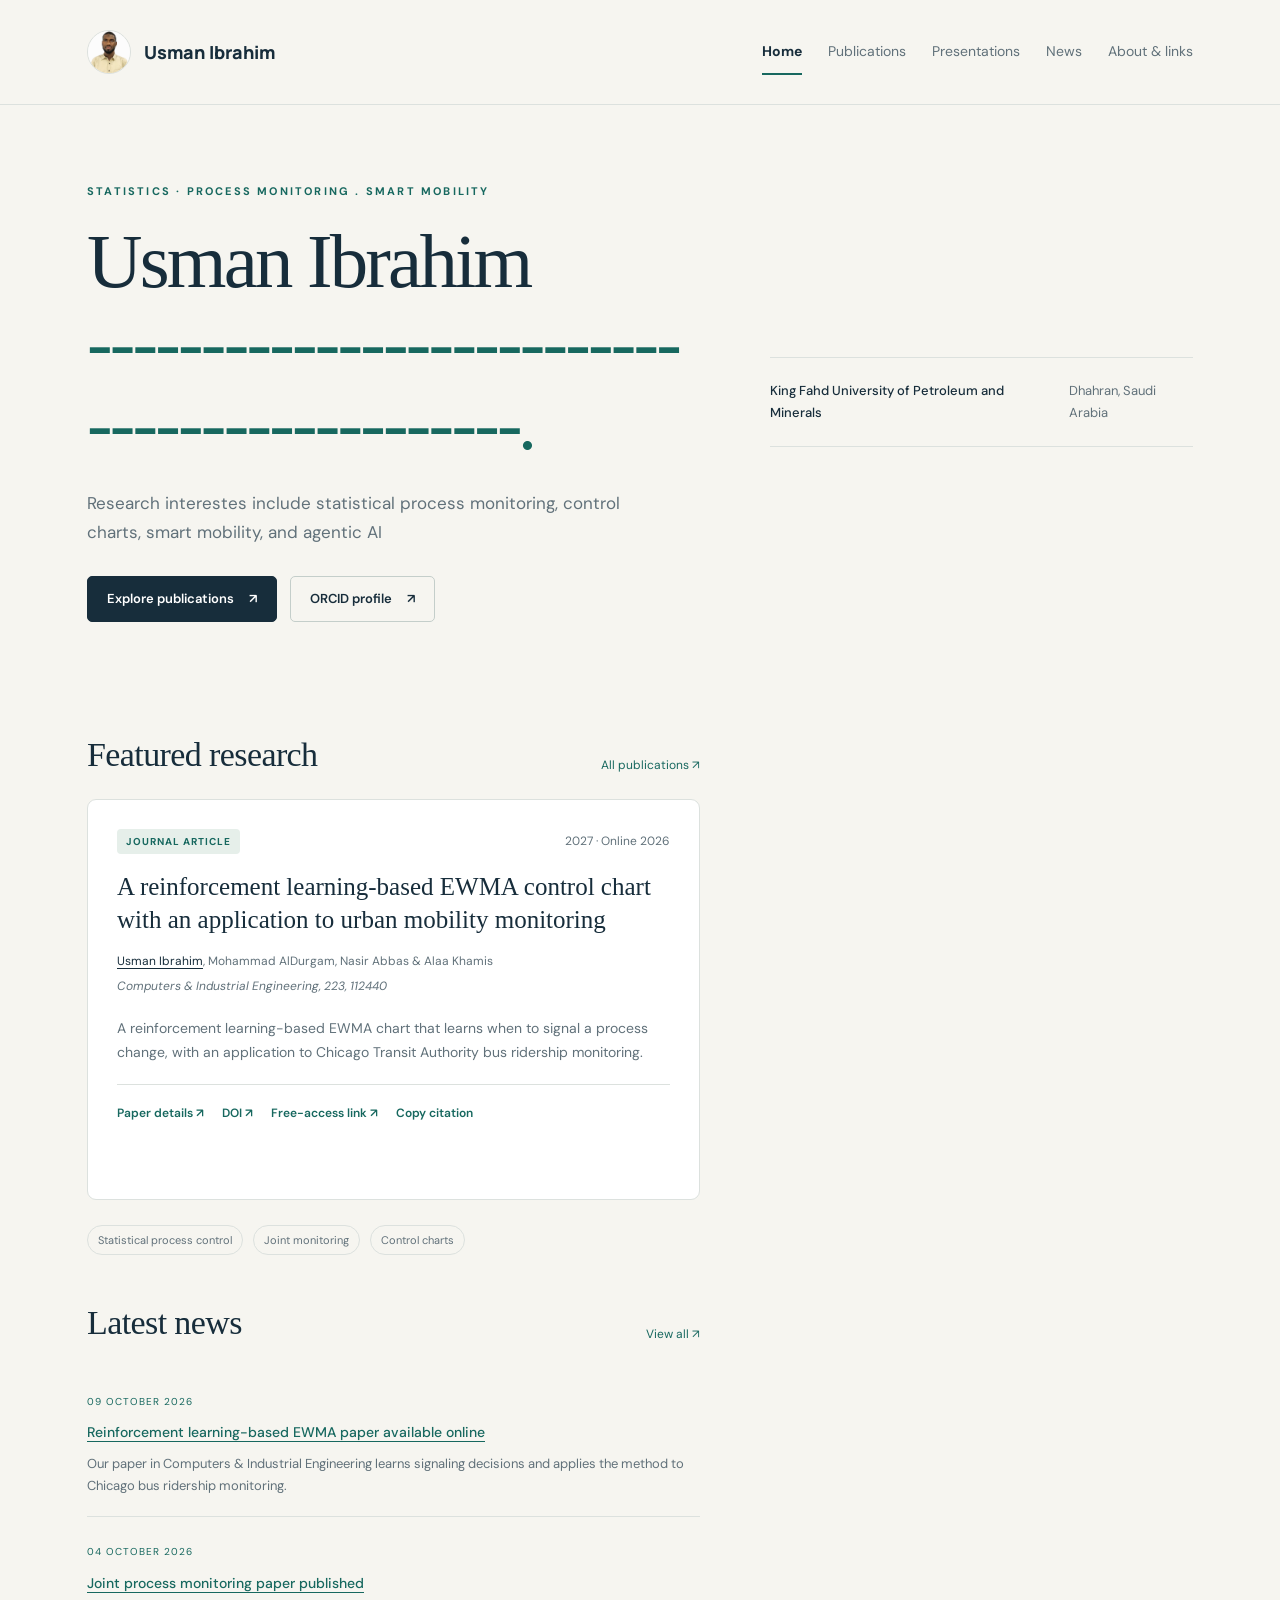
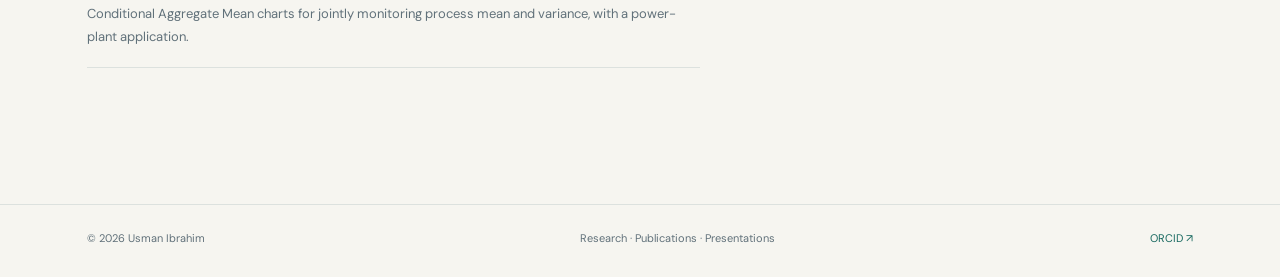
==== index.html @ 674881d7 "Modify introduction and affiliation in index.html Updated the introduction and affiliation sections " ====
<!doctype html>
<html lang="en">
<head>
  <meta charset="utf-8"><meta name="viewport" content="width=device-width, initial-scale=1">
  <title>Usman Ibrahim | Research</title>
  <meta name="description" content="Usman Ibrahim's research, publications, presentations, and news in statistical process monitoring and control charts.">
  <meta name="robots" content="index,follow">
  <link rel="stylesheet" href="styles.css"><script src="site.js" defer></script>
  <script type="application/ld+json">{"@context":"https://schema.org","@type":"Person","name":"Usman Ibrahim","sameAs":["https://orcid.org/0009-0003-8951-0145"]}</script>
</head>
<body>
<a class="skip" href="#main">Skip to content</a>
  <header class="header"><div class="wrap"><div class="header-inner">
    <div class="brand">
    <button
      class="avatar-button"
      type="button"
      aria-label="Enlarge profile photo"
      onclick="document.getElementById('photo-viewer').showModal()">
      <img src="profile.jpg" alt="Usman Ibrahim">
    </button>
  
    <a href="#home" style="color: inherit; text-decoration: none;">
      Usman Ibrahim
    </a>
  </div>
  
  <dialog
    id="photo-viewer"
    class="photo-dialog"
    aria-label="Profile photo"
    onclick="if (event.target === this) this.close()">
  
    <button
      class="photo-close"
      type="button"
      aria-label="Close photo"
      onclick="document.getElementById('photo-viewer').close()">
      ×
    </button>
  
    <img src="profile.jpg" alt="Usman Ibrahim">
  </dialog>
  <nav class="nav" aria-label="Main navigation">
    <a href="#home" aria-current="page">Home</a><a href="#publications">Publications</a><a href="#presentations">Presentations</a><a href="#news">News</a><a href="#about">About & links</a>
  </nav>
</div></div></header>
<main id="main" class="wrap">
<section id="home" data-page aria-label="Home">
  <div class="hero">
    <div><p class="eyebrow">Statistics · Process monitoring . Smart Mobility</p><h1>Usman Ibrahim<span>---------------------------------------------.</span></h1>
      <!-- EDIT: Replace this introduction with your preferred short biography. -->
      <p class="lead">Research interestes include statistical process monitoring, control charts, smart mobility, and agentic AI</p>
      <div class="actions"><a class="button" href="#publications">Explore publications <span aria-hidden="true">↗</span></a><a class="button secondary" href="https://orcid.org/0009-0003-8951-0145">ORCID profile <span aria-hidden="true">↗</span></a></div>
  </div>
  <div class="affiliation"><strong>King Fahd University of Petroleum and Minerals</strong><span>Dhahran, Saudi Arabia</span></div>
  <div class="content"><div class="two-col"><div><div class="section-top"><h2>Featured research</h2><a href="#publications">All publications ↗</a></div>
    <article class="card">
      <div class="card-top">
        <span class="badge">Journal article</span>
        <span class="year">2027 · Online 2026</span>
      </div>
    
      <h3 class="paper-title">
        <a href="papers/rl-ewma.html">
          A reinforcement learning-based EWMA control chart with an
          application to urban mobility monitoring
        </a>
      </h3>
    
      <p class="byline">
        <span class="self">Usman Ibrahim</span>,
        Mohammad AlDurgam, Nasir Abbas &amp; Alaa Khamis
      </p>
    
      <p class="journal">
        Computers &amp; Industrial Engineering, 223, 112440
      </p>
    
      <p class="summary">
        A reinforcement learning-based EWMA chart that learns when
        to signal a process change, with an application to Chicago
        Transit Authority bus ridership monitoring.
      </p>
    
      <div class="links">
        <a href="papers/rl-ewma.html">Paper details ↗</a>
        <a href="https://doi.org/10.1016/j.cie.2026.112440">
          DOI ↗
        </a>
    <a href="https://kwnsfk27.r.eu-west-1.awstrack.me/L0/https:%2F%2Fauthors.elsevier.com%2Fa%2F1nyGG1I2r-T-EI/1/010201a14435d86e-4d6d5440-0377-4c4e-ba44-1d712daed65e-000000/jkMDSdc3D0bi9YTTYTLWX9_oELA=473">Free-access link ↗</a>
    <button class="text-button" data-copy-citation="Ibrahim, U., AlDurgam, M., Abbas, N., &amp; Khamis, A. (2027). A reinforcement learning-based EWMA control chart with an application to urban mobility monitoring. Computers &amp; Industrial Engineering, 223, 112440. https://doi.org/10.1016/j.cie.2026.112440">Copy citation</button>
      </div>
    <p class="status" role="status"></p>
    </article>
    <div class="focus-strip"><span class="tag">Statistical process control</span><span class="tag">Joint monitoring</span><span class="tag">Control charts</span></div>
  </div><aside>
  <div class="section-top"><h2>Latest news</h2><a href="#news">View all ↗</a></div>
  <div class="news-item">
    <time datetime="2026-10-09">09 October 2026</time>
    <h3><a href="papers/rl-ewma.html">Reinforcement learning-based EWMA paper available online</a></h3>
    <p>Our paper in Computers &amp; Industrial Engineering learns signaling decisions and applies the method to Chicago bus ridership monitoring.</p>
  </div>
  <div class="news-item">
    <time datetime="2026-10-04">04 October 2026</time>
    <h3><a href="papers/conditional-aggregate-mean.html">Joint process monitoring paper published</a></h3>
    <p>Conditional Aggregate Mean charts for jointly monitoring process mean and variance, with a power-plant application.</p>
  </div>
</aside></div></div>
</section>
<section id="publications" data-page aria-labelledby="publications-title">
  <div class="content"><div class="page-head"><p class="eyebrow">Research output</p><h1 class="page-title" id="publications-title">Publications</h1><p class="lead">Journal articles, methods, and applications.</p></div><label for="paper-search" class="eyebrow">Find a publication</label><br><input class="search" id="paper-search" type="search" placeholder="Search title, author, or topic…">
  <!-- ADD PAPER: Duplicate a complete article below. Create a matching detail page in papers/. -->
  <!-- RL-EWMA paper -->
<article class="card" data-publication>
  <div class="card-top">
    <span class="badge">Journal article</span>
    <span class="year">2027 · Online 2026</span>
  </div>

  <h2 class="paper-title">
    <a href="papers/rl-ewma.html">
      A reinforcement learning-based EWMA control chart with an
      application to urban mobility monitoring
    </a>
  </h2>

  <p class="byline">
    Usman Ibrahim, Mohammad AlDurgam, Nasir Abbas &amp; Alaa Khamis
  </p>

  <p class="journal">
    Computers &amp; Industrial Engineering, 223, 112440
    · Available online 9 October 2026
  </p>

  <p class="summary">
    A reinforcement learning-based EWMA chart that learns signaling
    decisions using proximal policy optimization, with an application
    to Chicago Transit Authority bus ridership monitoring.
  </p>

  <div class="links">
    <a href="papers/rl-ewma.html">Abstract &amp; details ↗</a>
    <a href="https://doi.org/10.1016/j.cie.2026.112440">DOI ↗</a>
    <a href="https://kwnsfk27.r.eu-west-1.awstrack.me/L0/https:%2F%2Fauthors.elsevier.com%2Fa%2F1nyGG1I2r-T-EI/1/010201a14435d86e-4d6d5440-0377-4c4e-ba44-1d712daed65e-000000/jkMDSdc3D0bi9YTTYTLWX9_oELA=473">Free-access link ↗</a>
    <button class="text-button" data-copy-citation="Ibrahim, U., AlDurgam, M., Abbas, N., &amp; Khamis, A. (2027). A reinforcement learning-based EWMA control chart with an application to urban mobility monitoring. Computers &amp; Industrial Engineering, 223, 112440. https://doi.org/10.1016/j.cie.2026.112440">Copy citation</button>
  </div>
    <p class="status" role="status"></p>
</article>

<article class="card" data-publication style="margin-top: 24px;"><div class="card-top"><span class="badge">Journal article</span><span class="year">2026</span></div><h2 class="paper-title"><a href="papers/conditional-aggregate-mean.html">Joint process monitoring in power plants using conditional aggregate mean control charts</a></h2><p class="byline">Usman Ibrahim, Nasir Abbas & Muhammad Riaz</p><p class="journal">Journal of Industrial and Production Engineering · Published 4 October 2026</p><p class="summary">Joint monitoring of process mean and variance using Conditional Aggregate Mean control charts and three variance transformations. Includes a combined-cycle power plant application.</p><div class="links"><a href="papers/conditional-aggregate-mean.html">Abstract & details ↗</a><a href="https://doi.org/10.1080/21681015.2026.2737266">DOI ↗</a><a href="https://www.tandfonline.com/eprint/JCEAWTUYKNPXHGXM5YNV/full?target=10.1080/21681015.2026.2737266">Free-access link ↗</a><button class="text-button" data-copy-citation>Copy citation</button></div><p class="status" role="status"></p></article>

<article class="card" data-publication style="margin-top: 24px;">
  <div class="card-top">
    <span class="badge">Conference Proceedings</span>
    <span class="year">SMiLE 2026</span>
  </div>

  <h2 class="paper-title">
    <a href="papers/driver-allocation.html">
      Risk-Based Optimization of Driver Allocation in Urban
      Last-Mile Delivery
    </a>
  </h2>

  <p class="byline">
    Usman Ibrahim, Samhar Alzghaier &amp; Mohammad AlDurgam
  </p>

  <p class="journal">
    The 2nd International Conference on Smart Mobility and
    Logistics Ecosystems (SMiLE), KFUPM, Saudi Arabia
  </p>

  <p class="summary">
    A stochastic optimization model for choosing pre-booked and
    backup driver capacity using route risk classes and the
    tradeoff between staffing costs and driver shortages.
  </p>

  <div class="links">
    <a href="papers/driver-allocation.html">
      Abstract &amp; details ↗
    </a>
  </div>
</article>

<article class="card" data-publication style="margin-top: 24px;">
  <div class="card-top">
    <span class="badge">Journal article</span>
    <span class="year">2025</span>
  </div>

  <h2 class="paper-title">
    <a href="papers/water-ph-monitoring.html">
      Smart Monitoring Solutions for Real-Time Water pH Regulation
      in Aquatic Ecotoxicology
    </a>
  </h2>

  <p class="byline">
    Usman Ibrahim, Nasir Abbas, Muhammad Riaz &amp; Tahir Mahmood
  </p>

  <p class="journal">
    Journal of Chemometrics, 39, e70024
  </p>

  <p class="summary">
    A control chart for detecting small and moderate process shifts,
    evaluated under zero-state and steady-state conditions and
    applied to water pH monitoring in an aquatic ecotoxicology
    laboratory.
  </p>

  <div class="links">
    <a href="papers/water-ph-monitoring.html">
      Abstract &amp; details ↗
    </a>
    <a href="https://doi.org/10.1002/cem.70024">DOI ↗</a>
  </div>
</article><p class="no-results" hidden>No publications match your search.</p>
  </div>
</section>
<section id="presentations" data-page aria-labelledby="presentations-title"><div class="content"><div class="page-head"><p class="eyebrow">Talks & slides</p><h1 class="page-title" id="presentations-title">Presentations</h1><p class="lead">Conference presentations, research talks, and seminar materials.</p></div>
  <!-- ADD PRESENTATION: Replace this empty state with your presentation entries; see README.md. -->
  <div class="empty"><h3>Presentation archive</h3><p>No presentation materials are listed here yet.</p></div>
</div></section>
<section id="news" data-page aria-labelledby="news-title">
  <div class="content">
    <div class="page-head">
      <p class="eyebrow">From my research</p>
      <h1 class="page-title" id="news-title">News &amp; updates</h1>
      <p class="lead">Publication announcements and research updates.</p>
    </div>
    <div class="prose">
      <article class="news-item">
        <time datetime="2026-10-09">09 October 2026</time>
        <h3>Reinforcement learning-based EWMA paper available online</h3>
        <p>Our paper, “A reinforcement learning-based EWMA control chart with an application to urban mobility monitoring,” is available online in Computers &amp; Industrial Engineering. Co-authored with Mohammad AlDurgam, Nasir Abbas, and Alaa Khamis, the study learns signaling decisions using reinforcement learning and applies the method to Chicago Transit Authority bus ridership data.</p>
        <p><a href="papers/rl-ewma.html">Read about the paper ↗</a></p>
      </article>
      <article class="news-item">
        <time datetime="2026-10-04">04 October 2026</time>
        <h3>Joint process monitoring paper published</h3>
        <p>Our paper, “Joint process monitoring in power plants using conditional aggregate mean control charts,” is published in the Journal of Industrial and Production Engineering. With Nasir Abbas and Muhammad Riaz, we develop charts for monitoring process mean and variance together and apply them to combined-cycle power plant data.</p>
        <p><a href="papers/conditional-aggregate-mean.html">Read about the paper ↗</a></p>
      </article>
      <article class="news-item">
        <p class="eyebrow">SMiLE 2026 · Conference Proceedings</p>
        <h3>Research on risk-based driver allocation</h3>
        <p>With Samhar Alzghaier and Mohammad AlDurgam, I study the allocation of pre-booked and backup drivers for urban last-mile delivery. The paper develops a stochastic optimization model that accounts for route risk and staffing costs.</p>
        <p><a href="papers/driver-allocation.html">Read about the paper ↗</a></p>
      </article>
      <article class="news-item">
        <time datetime="2025">2025</time>
        <h3>Water pH monitoring paper published</h3>
        <p>Our paper, “Smart Monitoring Solutions for Real-Time Water pH Regulation in Aquatic Ecotoxicology,” is published in the Journal of Chemometrics. Co-authored with Nasir Abbas, Muhammad Riaz, and Tahir Mahmood, it examines statistical monitoring of water pH in an aquatic ecotoxicology laboratory.</p>
        <p><a href="papers/water-ph-monitoring.html">Read about the paper ↗</a></p>
      </article>
    </div>
  </div>
</section>
<section id="about" data-page aria-labelledby="about-title"><div class="content"><div class="page-head"><p class="eyebrow">Researcher profile</p><h1 class="page-title" id="about-title">About & academic links</h1></div><div class="prose"><p>My research focuses on statistical process monitoring and applications of machine learning to process monitoring. I am interested in methods for detecting changes in process mean and variability, with applications to chemical & industrial processes and smart mobility. My interests also include agentic AI for decision-making and automation..</p><h2>Affiliation</h2><p>King Fahd University of Petroleum and Minerals<br>Dhahran, Saudi Arabia</p><h2>Research interests</h2><div class="focus-strip"><span class="tag">Statistical process monitoring</span><span class="tag">Control charts</span><span class="tag">Smart Mobility</span><span class="tag">Agentic AI</span></div><h2>Academic profile</h2><p><a href="https://orcid.org/0009-0003-8951-0145">ORCID ↗</a> &nbsp;·&nbsp; <a href="https://www.linkedin.com/in/usman-ibrahim-314a54277">LinkedIn ↗</a> &nbsp;·&nbsp; <a href="https://scholar.google.ca/citations?user=Ma5MzD0AAAAJ&amp;hl=en">Google Scholar ↗</a></p><h2>Research softwares</h2><p><a href="https://ml-spc.shinyapps.io/ensemble-cusum-studio/"target="_blank"rel="noopener noreferrer">EC Shiny App ↗</a></p>
</div></div></section>
</main>
<footer class="footer"><div class="wrap footer-inner"><span>© <span data-year>2026</span> Usman Ibrahim</span><span>Research · Publications · Presentations</span><a href="https://orcid.org/0009-0003-8951-0145">ORCID ↗</a></div></footer>
</body></html>
---- styles.css ----
@import url('https://fonts.googleapis.com/css2?family=DM+Sans:wght@400;500;600;700&family=Manrope:wght@400;500;600;700;800&display=swap');
:root{--paper:#f6f5f0;--ink:#172d3b;--muted:#61717a;--line:#dce1de;--teal:#17685f;--soft:#e6efea;--white:#fff;--serif:Georgia,'Times New Roman',serif}*{box-sizing:border-box}html{scroll-behavior:smooth}body{margin:0;background:var(--paper);color:var(--ink);font-family:'DM Sans',Arial,sans-serif;font-size:16px;line-height:1.7}a{color:var(--teal);text-underline-offset:4px}button,input{font:inherit}button,a{-webkit-tap-highlight-color:transparent}:focus-visible{outline:3px solid #b57531;outline-offset:5px}.skip{position:absolute;top:-80px;padding:12px;background:white;z-index:10}.skip:focus{top:0}.wrap{max-width:1190px;margin:auto;padding:0 42px}.header{border-bottom:1px solid var(--line)}.header-inner{min-height:104px;display:flex;align-items:center;justify-content:space-between;gap:25px}.brand{display:flex;gap:13px;align-items:center;color:var(--ink);text-decoration:none;font-family:Manrope,Arial,sans-serif;font-weight:800;font-size:18px}.monogram{display:grid;place-items:center;width:43px;height:43px;background:var(--ink);color:white;border-radius:50%;font-size:14px;letter-spacing:1px}.nav{display:flex;gap:26px;align-items:center}.nav a{text-decoration:none;color:var(--muted);font-size:14px;position:relative;padding:11px 0}.nav a[aria-current=page]{color:var(--ink);font-weight:700}.nav a[aria-current=page]:after{content:'';height:2px;background:var(--teal);position:absolute;bottom:0;left:0;right:0}.hero{padding:77px 0 66px;display:grid;grid-template-columns:1.45fr 1fr;gap:70px;align-items:center}.eyebrow{font-size:11px;letter-spacing:2.2px;text-transform:uppercase;font-weight:700;color:var(--teal);margin:0 0 20px}.hero h1{font:400 clamp(48px,6vw,78px)/1.06 var(--serif);letter-spacing:-2.8px;margin:0 0 24px}.hero h1 span{display:block;color:var(--teal);font-style:italic}.lead{color:var(--muted);font-size:17px;max-width:540px;margin:0 0 29px}.actions{display:flex;gap:13px;flex-wrap:wrap;align-items:center}.button{display:inline-flex;align-items:center;gap:15px;padding:11px 19px;border:1px solid var(--ink);background:var(--ink);color:#fff;text-decoration:none;border-radius:5px;font-size:13px;font-weight:600;cursor:pointer}.button.secondary{background:transparent;color:var(--ink);border-color:#c4ceca}.button:hover{background:var(--teal);color:white;border-color:var(--teal)}.hero-art{position:relative;background:#e8ede7;min-height:310px;border:1px solid #dce3d9;border-radius:120px 120px 12px 12px;padding:35px 25px 25px;overflow:hidden}.hero-art svg{width:100%;height:auto;display:block}.art-label{display:flex;align-items:center;justify-content:space-between;font-size:10px;letter-spacing:1.3px;text-transform:uppercase;color:#42645d;margin:10px 8px 0}.dot{display:inline-block;width:6px;height:6px;border-radius:50%;background:var(--teal);margin-right:7px}.affiliation{padding:22px 0;border-top:1px solid var(--line);border-bottom:1px solid var(--line);display:flex;justify-content:space-between;gap:20px;color:var(--muted);font-size:13px}.affiliation strong{font-weight:500;color:var(--ink)}.content{padding:43px 0 70px;min-height:510px}.section-top{display:flex;align-items:end;justify-content:space-between;gap:25px;margin-bottom:23px}.section-top h2,.page-title{font:400 34px/1.2 var(--serif);letter-spacing:-.6px;margin:0}.section-top a{font-size:12px;text-decoration:none}.two-col{display:grid;grid-template-columns:1.8fr 1fr;gap:42px}.card{background:var(--white);border:1px solid var(--line);border-radius:9px;padding:29px}.card-top{display:flex;justify-content:space-between;gap:15px;align-items:center;margin-bottom:16px}.badge{color:var(--teal);background:var(--soft);border-radius:4px;padding:4px 9px;font-size:10px;letter-spacing:1px;font-weight:700;text-transform:uppercase}.year{font-size:12px;color:var(--muted)}.paper-title{font:400 25px/1.35 var(--serif);margin:0 0 14px}.paper-title a{text-decoration:none;color:var(--ink)}.paper-title a:hover{color:var(--teal)}.byline,.journal{font-size:12px;color:var(--muted);margin:5px 0}.byline .self{color:var(--ink);text-decoration:underline;text-underline-offset:3px}.journal{font-style:italic}.summary{font-size:14px;color:var(--muted);margin:20px 0}.links{display:flex;flex-wrap:wrap;gap:18px;align-items:center;padding-top:18px;border-top:1px solid var(--line)}.links a,.text-button{font-size:12px;font-weight:600;color:var(--teal);text-decoration:none}.text-button{padding:0;background:none;border:0;cursor:pointer}.news-item{padding:19px 0;border-bottom:1px solid var(--line)}.news-item:first-child{padding-top:0}.news-item time{color:var(--teal);font-size:10px;letter-spacing:1px;text-transform:uppercase}.news-item h3{font-size:14px;font-weight:500;line-height:1.7;margin:8px 0}.news-item p{font-size:13px;color:var(--muted);margin:0}.focus-strip{display:flex;gap:10px;flex-wrap:wrap;margin-top:25px}.tag{font-size:11px;color:var(--muted);padding:5px 10px;border:1px solid var(--line);border-radius:30px}.footer{border-top:1px solid var(--line);padding:24px 0 30px}.footer-inner{display:flex;justify-content:space-between;gap:20px;font-size:11px;color:var(--muted)}.footer a{text-decoration:none}.page-head{padding:20px 0 28px}.page-head .lead{margin-top:17px;max-width:680px}.empty{border:1px dashed #bccac3;background:#eef1eb;border-radius:9px;padding:45px 30px}.empty h3{font:400 25px var(--serif);margin:0 0 10px}.empty p{color:var(--muted);font-size:14px;margin:0;max-width:580px}.search{width:100%;max-width:420px;padding:11px 15px;background:white;border:1px solid #c9d3cd;border-radius:5px;margin-bottom:24px;color:var(--ink)}.no-results{padding:20px 0;color:var(--muted)}.prose{max-width:760px}.prose h2{font:400 28px var(--serif);margin-top:38px}.prose p{color:var(--muted)}.detail{padding:55px 0 80px;max-width:850px}.detail h1{font:400 clamp(33px,4vw,49px)/1.2 var(--serif);letter-spacing:-1px}.back{font-size:12px;text-decoration:none}.citation{background:#eaf0e9;border-left:3px solid var(--teal);padding:22px;font-size:14px;overflow-wrap:anywhere}.status{font-size:12px;color:var(--teal);min-height:22px}.copyright{font-size:11px;color:var(--muted)}[hidden]{display:none!important}@media(max-width:850px){.wrap{padding:0 25px}.header-inner{align-items:flex-start;flex-direction:column;gap:10px;padding:22px 0 15px}.nav{width:100%;gap:24px;overflow-x:auto}.hero{gap:25px;padding:45px 0}.hero-art{min-height:0;padding:22px 10px}.two-col{grid-template-columns:1fr;gap:35px}.affiliation{flex-direction:column;gap:5px}}@media(max-width:540px){.wrap{padding:0 20px}.nav{gap:22px}.nav a{font-size:12px;white-space:nowrap}.hero{grid-template-columns:1fr;padding:42px 0 30px}.hero h1{font-size:55px}.hero-art{display:none}.lead{font-size:15px}.card{padding:23px}.content{padding-top:30px}.footer-inner{flex-direction:column;gap:6px}.paper-title{font-size:23px}.section-top h2{font-size:29px}}@media(prefers-reduced-motion:reduce){html{scroll-behavior:auto}}
.avatar-button {
  display: block;
  flex-shrink: 0;
  width: 44px;
  height: 44px;
  padding: 0;
  border: 0;
  border-radius: 50%;
  background: transparent;
  cursor: zoom-in;
}

.avatar-button img {
  display: block;
  width: 100%;
  height: 100%;
  border-radius: 50%;
  object-fit: cover;
  object-position: center top;
  border: 1px solid var(--line);
}

.photo-dialog {
  padding: 48px 18px 18px;
  border: 0;
  background: transparent;
  overflow: visible;
  max-width: 95vw;
  max-height: 95vh;
}

.photo-dialog::backdrop {
  background: rgb(10 24 32 / 80%);
}

.photo-dialog img {
  display: block;
  width: min(460px, 78vw, 70vh);
  height: auto;
  aspect-ratio: 1;
  border-radius: 50%;
  object-fit: cover;
  object-position: center top;
  border: 4px solid white;
}

.photo-close {
  position: absolute;
  top: 0;
  right: 18px;
  width: 36px;
  height: 36px;
  padding: 0;
  border: 0;
  border-radius: 50%;
  background: white;
  color: #172d3b;
  font-size: 25px;
  cursor: pointer;
}
/* Full-width featured research, followed by news */
#home .two-col {
  grid-template-columns: minmax(0, 1fr);
  gap: 48px;
}

#home .two-col > div,
#home .two-col > aside {
  width: 100%;
  min-width: 0;
}
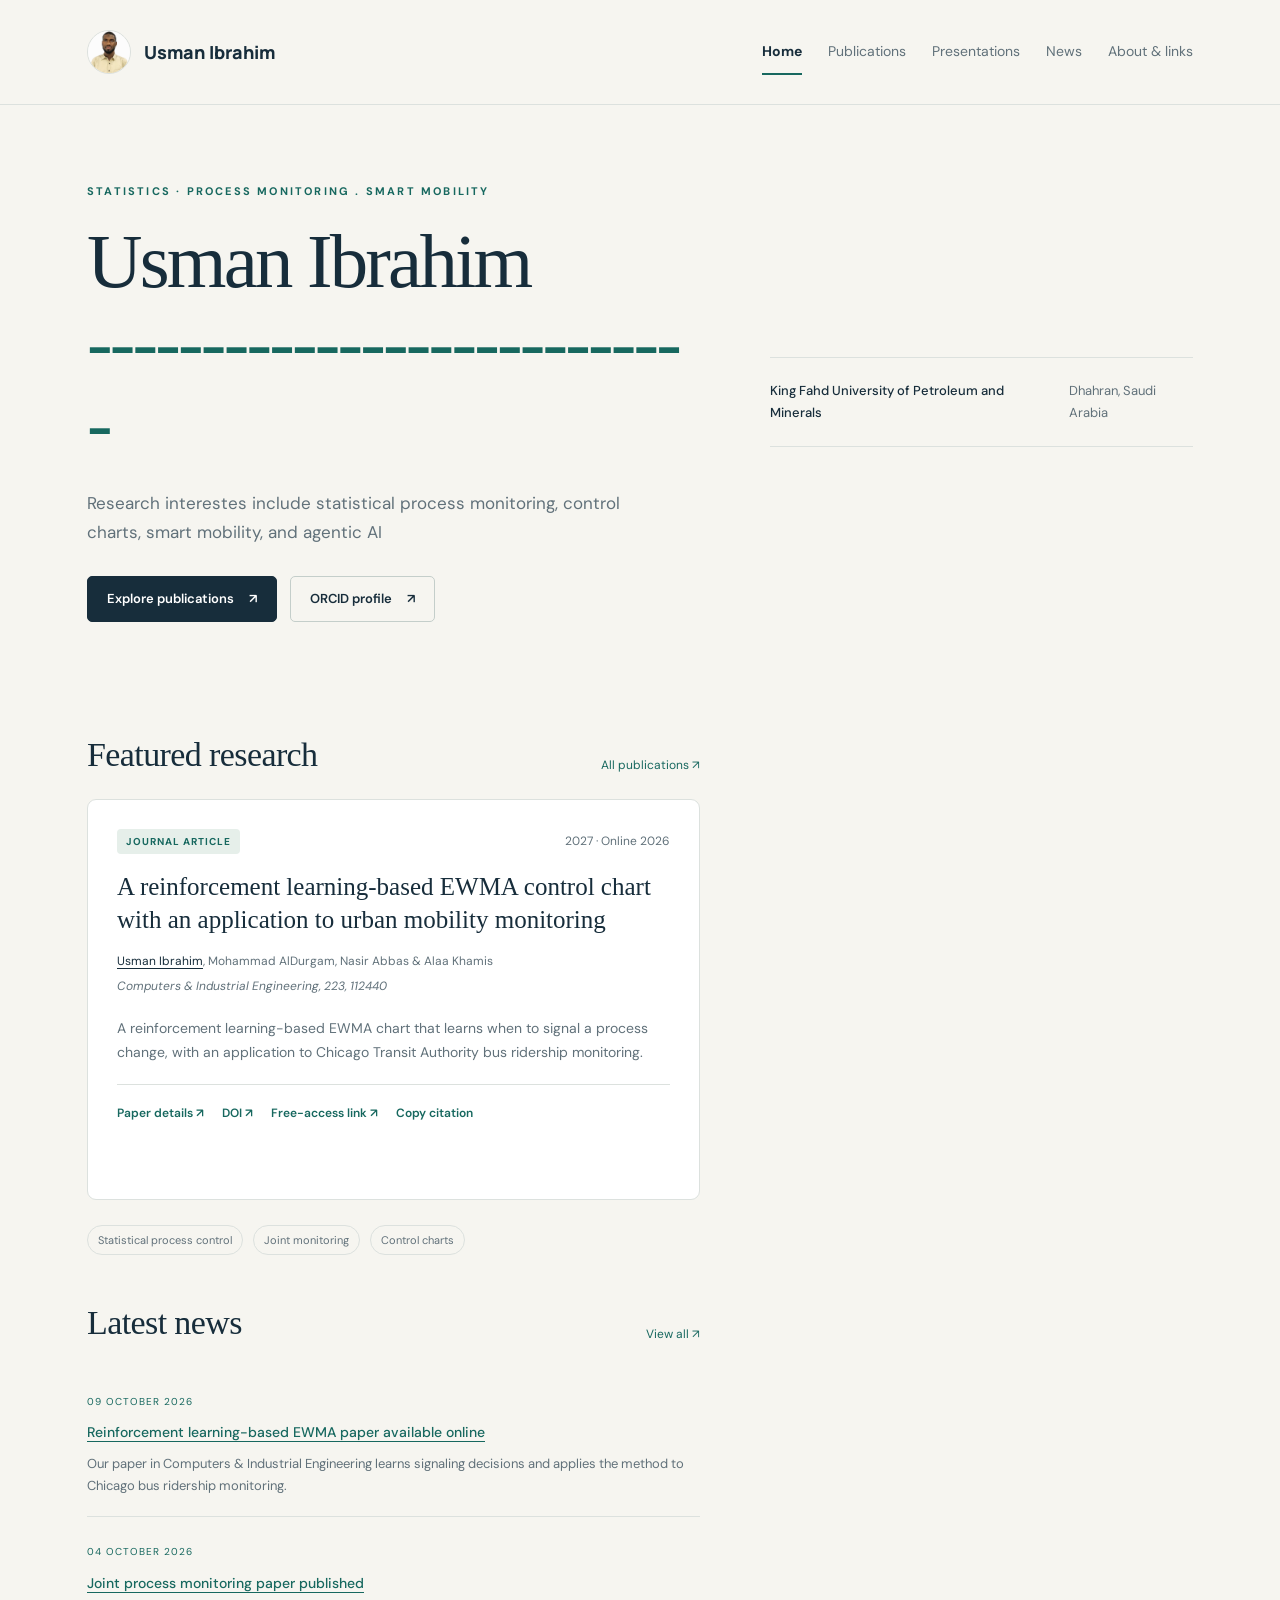
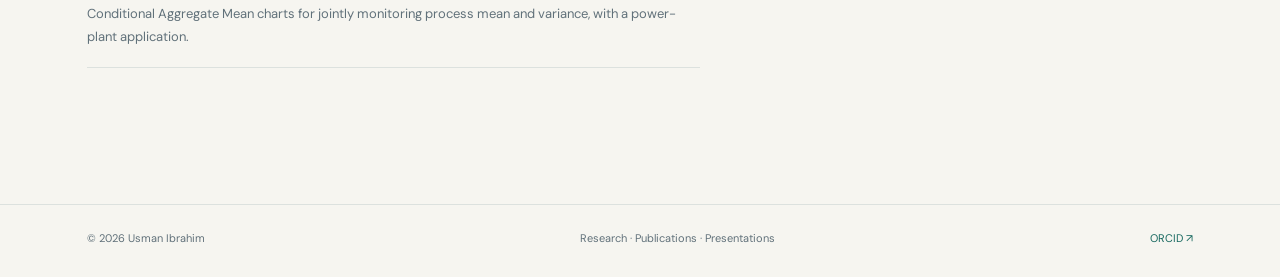
==== commit 20909506: "Fix formatting of name and update about section" ====
--- a/index.html
+++ b/index.html
@@ -48,7 +48,7 @@
 <main id="main" class="wrap">
 <section id="home" data-page aria-label="Home">
   <div class="hero">
-    <div><p class="eyebrow">Statistics · Process monitoring . Smart Mobility</p><h1>Usman Ibrahim<span>---------------------------------------------.</span></h1>
+    <div><p class="eyebrow">Statistics · Process monitoring . Smart Mobility</p><h1>Usman Ibrahim<span>---------------------------</span></h1>
       <!-- EDIT: Replace this introduction with your preferred short biography. -->
       <p class="lead">Research interestes include statistical process monitoring, control charts, smart mobility, and agentic AI</p>
       <div class="actions"><a class="button" href="#publications">Explore publications <span aria-hidden="true">↗</span></a><a class="button secondary" href="https://orcid.org/0009-0003-8951-0145">ORCID profile <span aria-hidden="true">↗</span></a></div>
@@ -262,7 +262,7 @@
     </div>
   </div>
 </section>
-<section id="about" data-page aria-labelledby="about-title"><div class="content"><div class="page-head"><p class="eyebrow">Researcher profile</p><h1 class="page-title" id="about-title">About & academic links</h1></div><div class="prose"><p>My research focuses on statistical process monitoring and applications of machine learning to process monitoring. I am interested in methods for detecting changes in process mean and variability, with applications to chemical & industrial processes and smart mobility. My interests also include agentic AI for decision-making and automation..</p><h2>Affiliation</h2><p>King Fahd University of Petroleum and Minerals<br>Dhahran, Saudi Arabia</p><h2>Research interests</h2><div class="focus-strip"><span class="tag">Statistical process monitoring</span><span class="tag">Control charts</span><span class="tag">Smart Mobility</span><span class="tag">Agentic AI</span></div><h2>Academic profile</h2><p><a href="https://orcid.org/0009-0003-8951-0145">ORCID ↗</a> &nbsp;·&nbsp; <a href="https://www.linkedin.com/in/usman-ibrahim-314a54277">LinkedIn ↗</a> &nbsp;·&nbsp; <a href="https://scholar.google.ca/citations?user=Ma5MzD0AAAAJ&amp;hl=en">Google Scholar ↗</a></p><h2>Research softwares</h2><p><a href="https://ml-spc.shinyapps.io/ensemble-cusum-studio/"target="_blank"rel="noopener noreferrer">EC Shiny App ↗</a></p>
+<section id="about" data-page aria-labelledby="about-title"><div class="content"><div class="page-head"><p class="eyebrow">Researcher profile</p><h1 class="page-title" id="about-title">About & academic links</h1></div><div class="prose"><p>My research focuses on statistical process monitoring and applications of machine learning to process monitoring. I am interested in methods for detecting changes in process mean and variability, with applications to chemical & industrial processes and smart mobility. My interests also include agentic AI for decision-making and automation..</p><h2>Affiliation</h2><p>King Fahd University of Petroleum and Minerals<br>Dhahran, Saudi Arabia</p><h2>Research interests</h2><div class="focus-strip"><span class="tag">Statistical process monitoring</span><span class="tag">Control charts</span><span class="tag">Smart Mobility</span><span class="tag">Agentic AI</span></div><h2>Academic profile</h2><p><a href="https://orcid.org/0009-0003-8951-0145">ORCID ↗</a> &nbsp;·&nbsp; <a href="https://www.linkedin.com/in/usman-ibrahim-314a54277">LinkedIn ↗</a> &nbsp;·&nbsp; <a href="https://scholar.google.ca/citations?user=Ma5MzD0AAAAJ&amp;hl=en">Google Scholar ↗</a></p><h2>Research softwares</h2><p><span style="color: var(--muted); cursor: not-allowed;" aria-disabled="true">EC Shiny App (temporarily unavailable)</span></p>
 </div></div></section>
 </main>
 <footer class="footer"><div class="wrap footer-inner"><span>© <span data-year>2026</span> Usman Ibrahim</span><span>Research · Publications · Presentations</span><a href="https://orcid.org/0009-0003-8951-0145">ORCID ↗</a></div></footer>
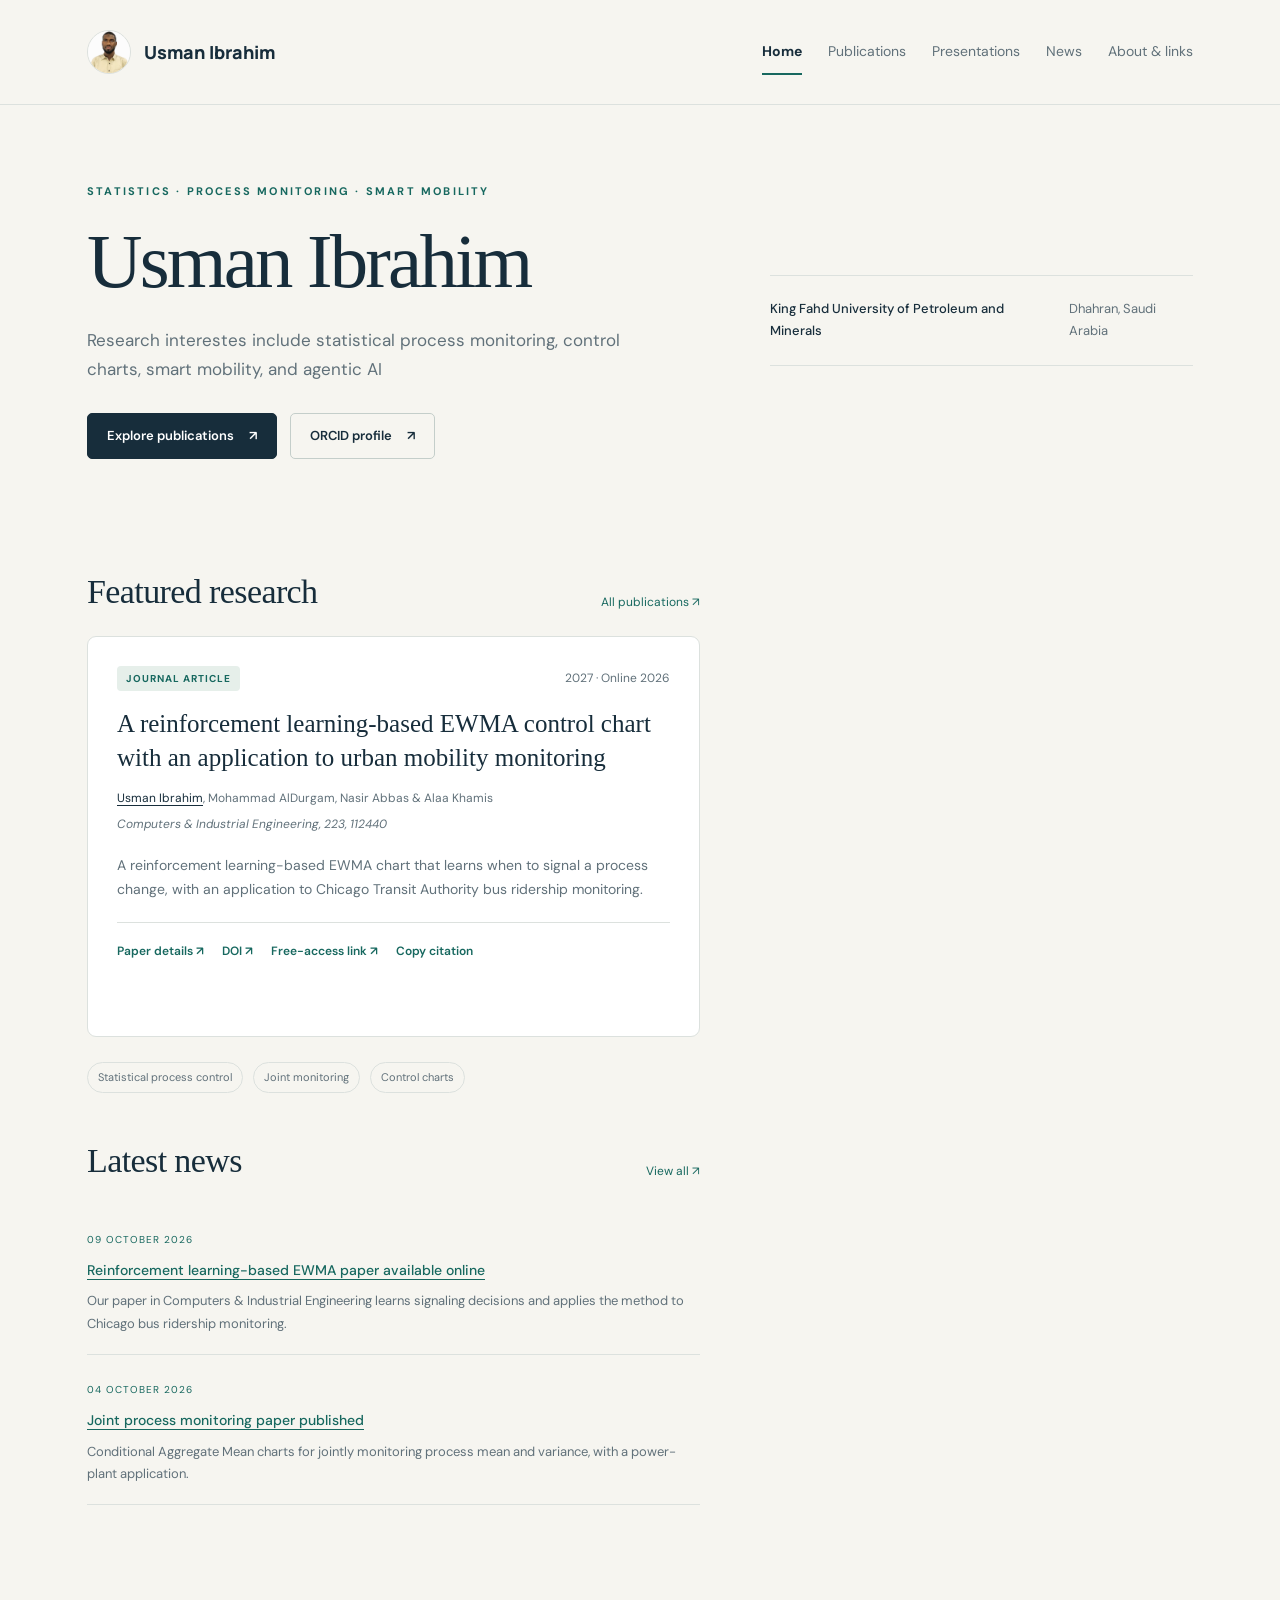
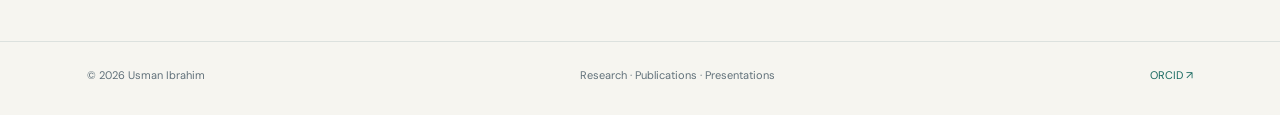
==== commit d840bc60: "Update eyebrow text in index.html" ====
--- a/index.html
+++ b/index.html
@@ -48,7 +48,7 @@
 <main id="main" class="wrap">
 <section id="home" data-page aria-label="Home">
   <div class="hero">
-    <div><p class="eyebrow">Statistics · Process monitoring . Smart Mobility</p><h1>Usman Ibrahim<span>---------------------------</span></h1>
+    <div><p class="eyebrow">Statistics · Process monitoring · Smart Mobility</p><h1>Usman Ibrahim</h1>
       <!-- EDIT: Replace this introduction with your preferred short biography. -->
       <p class="lead">Research interestes include statistical process monitoring, control charts, smart mobility, and agentic AI</p>
       <div class="actions"><a class="button" href="#publications">Explore publications <span aria-hidden="true">↗</span></a><a class="button secondary" href="https://orcid.org/0009-0003-8951-0145">ORCID profile <span aria-hidden="true">↗</span></a></div>
--- a/styles.css
+++ b/styles.css
@@ -71,3 +71,10 @@
   width: 100%;
   min-width: 0;
 }
+.hero h1 span {
+  font-size: 0;
+  line-height: 0;
+  height: 0;
+  margin-top: 24px;
+  border-bottom: 3px solid var(--teal);
+}
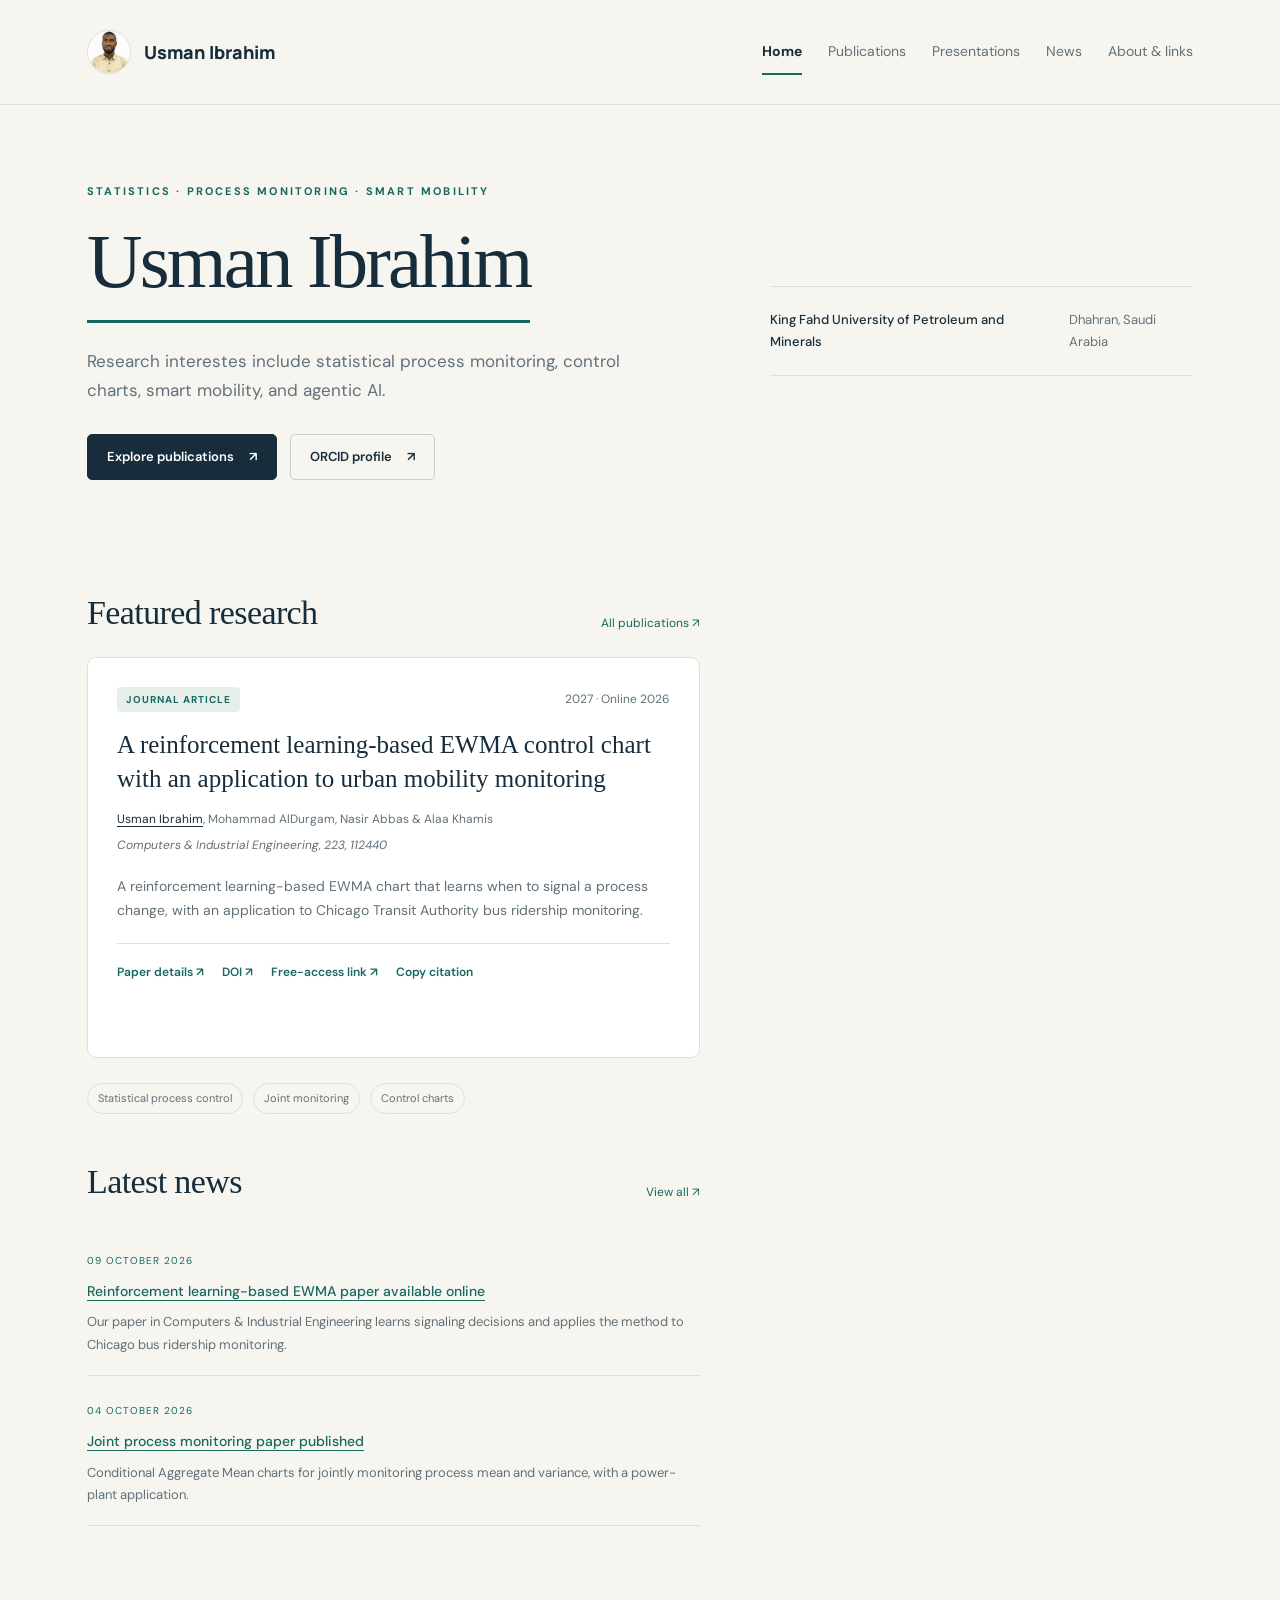
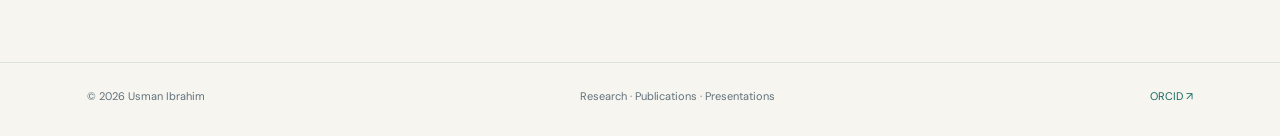
==== commit caa876ae: "Fix punctuation in biography section Added a period at the end of the biography sentence." ====
--- a/index.html
+++ b/index.html
@@ -50,7 +50,7 @@
   <div class="hero">
     <div><p class="eyebrow">Statistics · Process monitoring · Smart Mobility</p><h1>Usman Ibrahim</h1>
       <!-- EDIT: Replace this introduction with your preferred short biography. -->
-      <p class="lead">Research interestes include statistical process monitoring, control charts, smart mobility, and agentic AI</p>
+      <p class="lead">Research interestes include statistical process monitoring, control charts, smart mobility, and agentic AI.</p>
       <div class="actions"><a class="button" href="#publications">Explore publications <span aria-hidden="true">↗</span></a><a class="button secondary" href="https://orcid.org/0009-0003-8951-0145">ORCID profile <span aria-hidden="true">↗</span></a></div>
   </div>
   <div class="affiliation"><strong>King Fahd University of Petroleum and Minerals</strong><span>Dhahran, Saudi Arabia</span></div>
--- a/styles.css
+++ b/styles.css
@@ -71,10 +71,8 @@
   width: 100%;
   min-width: 0;
 }
-.hero h1 span {
-  font-size: 0;
-  line-height: 0;
-  height: 0;
-  margin-top: 24px;
+.hero h1 {
+  display: inline-block;
+  padding-bottom: 18px;
   border-bottom: 3px solid var(--teal);
-}
+}}
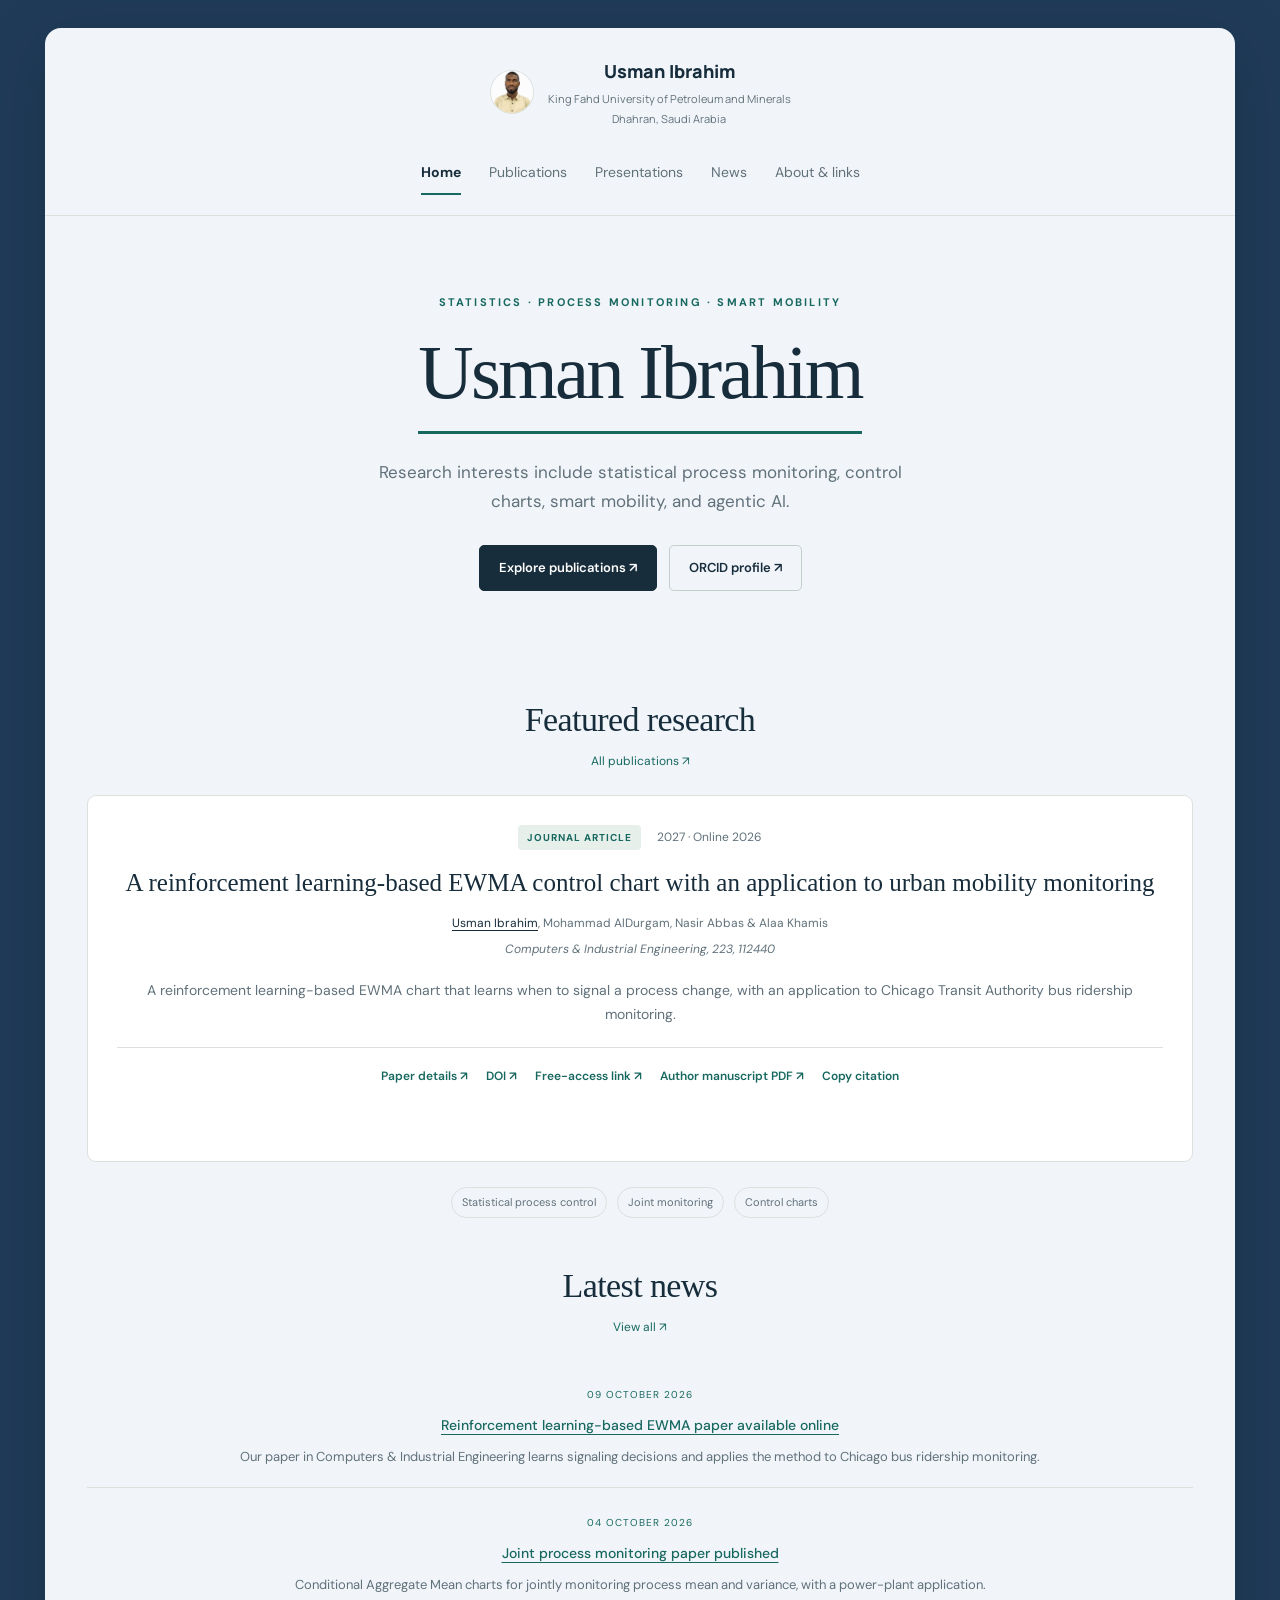
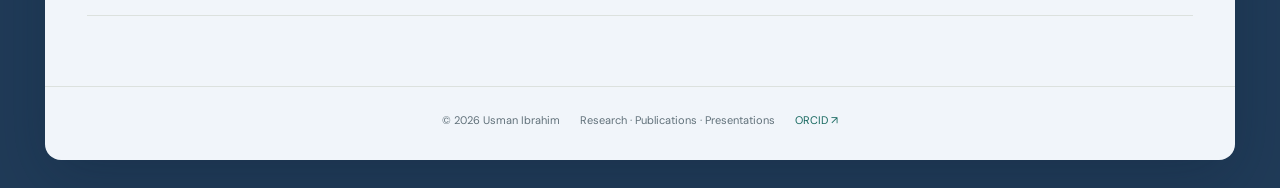
==== commit b2ecd6ef: "Update fmt.Println message from 'Hello' to 'Goodbye'" ====
--- a/index.html
+++ b/index.html
@@ -1,269 +1,757 @@
 <!doctype html>
 <html lang="en">
 <head>
-  <meta charset="utf-8"><meta name="viewport" content="width=device-width, initial-scale=1">
+  <meta charset="utf-8">
+  <meta name="viewport" content="width=device-width, initial-scale=1">
+
   <title>Usman Ibrahim | Research</title>
-  <meta name="description" content="Usman Ibrahim's research, publications, presentations, and news in statistical process monitoring and control charts.">
+
+  <meta name="description"
+        content="Usman Ibrahim's research, publications, presentations, and news in statistical process monitoring, control charts, machine learning, and smart mobility.">
   <meta name="robots" content="index,follow">
-  <link rel="stylesheet" href="styles.css"><script src="site.js" defer></script>
-  <script type="application/ld+json">{"@context":"https://schema.org","@type":"Person","name":"Usman Ibrahim","sameAs":["https://orcid.org/0009-0003-8951-0145"]}</script>
+
+  <link rel="stylesheet" href="styles.css">
+  <script src="site.js" defer></script>
+
+  <script type="application/ld+json">
+  {
+    "@context": "https://schema.org",
+    "@type": "Person",
+    "name": "Usman Ibrahim",
+    "affiliation": {
+      "@type": "Organization",
+      "name": "King Fahd University of Petroleum and Minerals"
+    },
+    "sameAs": [
+      "https://orcid.org/0009-0003-8951-0145",
+      "https://www.linkedin.com/in/usman-ibrahim-314a54277",
+      "https://scholar.google.ca/citations?user=Ma5MzD0AAAAJ&hl=en"
+    ]
+  }
+  </script>
+
+  <style>
+    html {
+      background: #203b58;
+    }
+
+    body {
+      max-width: 1190px;
+      margin: 28px auto !important;
+      background: #f1f5fa !important;
+      border-radius: 16px;
+      box-shadow: 0 18px 60px rgb(10 27 48 / 25%);
+    }
+
+    .header-inner {
+      flex-direction: column;
+      align-items: center;
+      justify-content: center;
+      gap: 22px;
+      padding: 28px 0 20px;
+    }
+
+    .brand {
+      display: flex;
+      align-items: center;
+      justify-content: center;
+      gap: 14px;
+      max-width: 100%;
+    }
+
+    .brand-info {
+      display: flex;
+      flex-direction: column;
+      align-items: center;
+      text-align: center;
+      min-width: 0;
+    }
+
+    .brand-name {
+      color: inherit;
+      text-decoration: none;
+    }
+
+    .brand-affiliation {
+      display: block;
+      margin-top: 4px;
+      font-size: 11px;
+      font-weight: 400;
+      line-height: 1.5;
+      color: var(--muted);
+    }
+
+    .nav {
+      width: 100%;
+      justify-content: center;
+      flex-wrap: wrap;
+      gap: 12px 28px;
+      overflow: visible;
+    }
+
+    main {
+      text-align: center;
+    }
+
+    .hero {
+      display: block;
+      text-align: center;
+    }
+
+    .hero h1 {
+      display: inline-block;
+      padding-bottom: 18px;
+      border-bottom: 3px solid var(--teal);
+    }
+
+    .lead,
+    .detail,
+    .prose,
+    .search,
+    .empty p {
+      margin-left: auto;
+      margin-right: auto;
+    }
+
+    .actions,
+    .links,
+    .focus-strip,
+    .affiliation {
+      justify-content: center;
+    }
+
+    .actions {
+      display: flex;
+      flex-wrap: wrap;
+      gap: 12px;
+    }
+
+    .section-top {
+      flex-direction: column;
+      align-items: center;
+      justify-content: center;
+      gap: 10px;
+      text-align: center;
+    }
+
+    .card-top {
+      justify-content: center;
+      gap: 16px;
+    }
+
+    #home .two-col {
+      grid-template-columns: minmax(0, 1fr);
+      gap: 48px;
+    }
+
+    #home .two-col > div,
+    #home .two-col > aside {
+      width: 100%;
+      min-width: 0;
+    }
+
+    .footer-inner {
+      justify-content: center;
+      align-items: center;
+      flex-wrap: wrap;
+      text-align: center;
+    }
+
+    @media (max-width: 700px) {
+      body {
+        margin: 0 auto !important;
+        border-radius: 0;
+      }
+
+      .header-inner {
+        align-items: center;
+        padding: 24px 0 18px;
+      }
+
+      .nav {
+        justify-content: center;
+        gap: 10px 18px;
+      }
+
+      .brand-affiliation {
+        max-width: 250px;
+      }
+    }
+  </style>
 </head>
+
 <body>
+
 <a class="skip" href="#main">Skip to content</a>
-  <header class="header"><div class="wrap"><div class="header-inner">
-    <div class="brand">
-    <button
-      class="avatar-button"
-      type="button"
-      aria-label="Enlarge profile photo"
-      onclick="document.getElementById('photo-viewer').showModal()">
-      <img src="profile.jpg" alt="Usman Ibrahim">
-    </button>
-  
-    <a href="#home" style="color: inherit; text-decoration: none;">
-      Usman Ibrahim
-    </a>
-  </div>
-  
-  <dialog
-    id="photo-viewer"
-    class="photo-dialog"
-    aria-label="Profile photo"
-    onclick="if (event.target === this) this.close()">
-  
-    <button
-      class="photo-close"
-      type="button"
-      aria-label="Close photo"
-      onclick="document.getElementById('photo-viewer').close()">
-      ×
-    </button>
-  
-    <img src="profile.jpg" alt="Usman Ibrahim">
-  </dialog>
-  <nav class="nav" aria-label="Main navigation">
-    <a href="#home" aria-current="page">Home</a><a href="#publications">Publications</a><a href="#presentations">Presentations</a><a href="#news">News</a><a href="#about">About & links</a>
-  </nav>
-</div></div></header>
-<main id="main" class="wrap">
-<section id="home" data-page aria-label="Home">
-  <div class="hero">
-    <div><p class="eyebrow">Statistics · Process monitoring · Smart Mobility</p><h1>Usman Ibrahim</h1>
-      <!-- EDIT: Replace this introduction with your preferred short biography. -->
-      <p class="lead">Research interestes include statistical process monitoring, control charts, smart mobility, and agentic AI.</p>
-      <div class="actions"><a class="button" href="#publications">Explore publications <span aria-hidden="true">↗</span></a><a class="button secondary" href="https://orcid.org/0009-0003-8951-0145">ORCID profile <span aria-hidden="true">↗</span></a></div>
-  </div>
-  <div class="affiliation"><strong>King Fahd University of Petroleum and Minerals</strong><span>Dhahran, Saudi Arabia</span></div>
-  <div class="content"><div class="two-col"><div><div class="section-top"><h2>Featured research</h2><a href="#publications">All publications ↗</a></div>
-    <article class="card">
-      <div class="card-top">
-        <span class="badge">Journal article</span>
-        <span class="year">2027 · Online 2026</span>
-      </div>
-    
-      <h3 class="paper-title">
-        <a href="papers/rl-ewma.html">
-          A reinforcement learning-based EWMA control chart with an
-          application to urban mobility monitoring
-        </a>
-      </h3>
-    
-      <p class="byline">
-        <span class="self">Usman Ibrahim</span>,
-        Mohammad AlDurgam, Nasir Abbas &amp; Alaa Khamis
-      </p>
-    
-      <p class="journal">
-        Computers &amp; Industrial Engineering, 223, 112440
-      </p>
-    
-      <p class="summary">
-        A reinforcement learning-based EWMA chart that learns when
-        to signal a process change, with an application to Chicago
-        Transit Authority bus ridership monitoring.
-      </p>
-    
-      <div class="links">
-        <a href="papers/rl-ewma.html">Paper details ↗</a>
-        <a href="https://doi.org/10.1016/j.cie.2026.112440">
-          DOI ↗
-        </a>
-    <a href="https://kwnsfk27.r.eu-west-1.awstrack.me/L0/https:%2F%2Fauthors.elsevier.com%2Fa%2F1nyGG1I2r-T-EI/1/010201a14435d86e-4d6d5440-0377-4c4e-ba44-1d712daed65e-000000/jkMDSdc3D0bi9YTTYTLWX9_oELA=473">Free-access link ↗</a>
-    <button class="text-button" data-copy-citation="Ibrahim, U., AlDurgam, M., Abbas, N., &amp; Khamis, A. (2027). A reinforcement learning-based EWMA control chart with an application to urban mobility monitoring. Computers &amp; Industrial Engineering, 223, 112440. https://doi.org/10.1016/j.cie.2026.112440">Copy citation</button>
-      </div>
-    <p class="status" role="status"></p>
-    </article>
-    <div class="focus-strip"><span class="tag">Statistical process control</span><span class="tag">Joint monitoring</span><span class="tag">Control charts</span></div>
-  </div><aside>
-  <div class="section-top"><h2>Latest news</h2><a href="#news">View all ↗</a></div>
-  <div class="news-item">
-    <time datetime="2026-10-09">09 October 2026</time>
-    <h3><a href="papers/rl-ewma.html">Reinforcement learning-based EWMA paper available online</a></h3>
-    <p>Our paper in Computers &amp; Industrial Engineering learns signaling decisions and applies the method to Chicago bus ridership monitoring.</p>
-  </div>
-  <div class="news-item">
-    <time datetime="2026-10-04">04 October 2026</time>
-    <h3><a href="papers/conditional-aggregate-mean.html">Joint process monitoring paper published</a></h3>
-    <p>Conditional Aggregate Mean charts for jointly monitoring process mean and variance, with a power-plant application.</p>
-  </div>
-</aside></div></div>
-</section>
-<section id="publications" data-page aria-labelledby="publications-title">
-  <div class="content"><div class="page-head"><p class="eyebrow">Research output</p><h1 class="page-title" id="publications-title">Publications</h1><p class="lead">Journal articles, methods, and applications.</p></div><label for="paper-search" class="eyebrow">Find a publication</label><br><input class="search" id="paper-search" type="search" placeholder="Search title, author, or topic…">
-  <!-- ADD PAPER: Duplicate a complete article below. Create a matching detail page in papers/. -->
-  <!-- RL-EWMA paper -->
-<article class="card" data-publication>
-  <div class="card-top">
-    <span class="badge">Journal article</span>
-    <span class="year">2027 · Online 2026</span>
-  </div>
-
-  <h2 class="paper-title">
-    <a href="papers/rl-ewma.html">
-      A reinforcement learning-based EWMA control chart with an
-      application to urban mobility monitoring
-    </a>
-  </h2>
-
-  <p class="byline">
-    Usman Ibrahim, Mohammad AlDurgam, Nasir Abbas &amp; Alaa Khamis
-  </p>
-
-  <p class="journal">
-    Computers &amp; Industrial Engineering, 223, 112440
-    · Available online 9 October 2026
-  </p>
-
-  <p class="summary">
-    A reinforcement learning-based EWMA chart that learns signaling
-    decisions using proximal policy optimization, with an application
-    to Chicago Transit Authority bus ridership monitoring.
-  </p>
-
-  <div class="links">
-    <a href="papers/rl-ewma.html">Abstract &amp; details ↗</a>
-    <a href="https://doi.org/10.1016/j.cie.2026.112440">DOI ↗</a>
-    <a href="https://kwnsfk27.r.eu-west-1.awstrack.me/L0/https:%2F%2Fauthors.elsevier.com%2Fa%2F1nyGG1I2r-T-EI/1/010201a14435d86e-4d6d5440-0377-4c4e-ba44-1d712daed65e-000000/jkMDSdc3D0bi9YTTYTLWX9_oELA=473">Free-access link ↗</a>
-    <button class="text-button" data-copy-citation="Ibrahim, U., AlDurgam, M., Abbas, N., &amp; Khamis, A. (2027). A reinforcement learning-based EWMA control chart with an application to urban mobility monitoring. Computers &amp; Industrial Engineering, 223, 112440. https://doi.org/10.1016/j.cie.2026.112440">Copy citation</button>
-  </div>
-    <p class="status" role="status"></p>
-</article>
-
-<article class="card" data-publication style="margin-top: 24px;"><div class="card-top"><span class="badge">Journal article</span><span class="year">2026</span></div><h2 class="paper-title"><a href="papers/conditional-aggregate-mean.html">Joint process monitoring in power plants using conditional aggregate mean control charts</a></h2><p class="byline">Usman Ibrahim, Nasir Abbas & Muhammad Riaz</p><p class="journal">Journal of Industrial and Production Engineering · Published 4 October 2026</p><p class="summary">Joint monitoring of process mean and variance using Conditional Aggregate Mean control charts and three variance transformations. Includes a combined-cycle power plant application.</p><div class="links"><a href="papers/conditional-aggregate-mean.html">Abstract & details ↗</a><a href="https://doi.org/10.1080/21681015.2026.2737266">DOI ↗</a><a href="https://www.tandfonline.com/eprint/JCEAWTUYKNPXHGXM5YNV/full?target=10.1080/21681015.2026.2737266">Free-access link ↗</a><button class="text-button" data-copy-citation>Copy citation</button></div><p class="status" role="status"></p></article>
-
-<article class="card" data-publication style="margin-top: 24px;">
-  <div class="card-top">
-    <span class="badge">Conference Proceedings</span>
-    <span class="year">SMiLE 2026</span>
-  </div>
-
-  <h2 class="paper-title">
-    <a href="papers/driver-allocation.html">
-      Risk-Based Optimization of Driver Allocation in Urban
-      Last-Mile Delivery
-    </a>
-  </h2>
-
-  <p class="byline">
-    Usman Ibrahim, Samhar Alzghaier &amp; Mohammad AlDurgam
-  </p>
-
-  <p class="journal">
-    The 2nd International Conference on Smart Mobility and
-    Logistics Ecosystems (SMiLE), KFUPM, Saudi Arabia
-  </p>
-
-  <p class="summary">
-    A stochastic optimization model for choosing pre-booked and
-    backup driver capacity using route risk classes and the
-    tradeoff between staffing costs and driver shortages.
-  </p>
-
-  <div class="links">
-    <a href="papers/driver-allocation.html">
-      Abstract &amp; details ↗
-    </a>
-  </div>
-</article>
-
-<article class="card" data-publication style="margin-top: 24px;">
-  <div class="card-top">
-    <span class="badge">Journal article</span>
-    <span class="year">2025</span>
-  </div>
-
-  <h2 class="paper-title">
-    <a href="papers/water-ph-monitoring.html">
-      Smart Monitoring Solutions for Real-Time Water pH Regulation
-      in Aquatic Ecotoxicology
-    </a>
-  </h2>
-
-  <p class="byline">
-    Usman Ibrahim, Nasir Abbas, Muhammad Riaz &amp; Tahir Mahmood
-  </p>
-
-  <p class="journal">
-    Journal of Chemometrics, 39, e70024
-  </p>
-
-  <p class="summary">
-    A control chart for detecting small and moderate process shifts,
-    evaluated under zero-state and steady-state conditions and
-    applied to water pH monitoring in an aquatic ecotoxicology
-    laboratory.
-  </p>
-
-  <div class="links">
-    <a href="papers/water-ph-monitoring.html">
-      Abstract &amp; details ↗
-    </a>
-    <a href="https://doi.org/10.1002/cem.70024">DOI ↗</a>
-  </div>
-</article><p class="no-results" hidden>No publications match your search.</p>
-  </div>
-</section>
-<section id="presentations" data-page aria-labelledby="presentations-title"><div class="content"><div class="page-head"><p class="eyebrow">Talks & slides</p><h1 class="page-title" id="presentations-title">Presentations</h1><p class="lead">Conference presentations, research talks, and seminar materials.</p></div>
-  <!-- ADD PRESENTATION: Replace this empty state with your presentation entries; see README.md. -->
-  <div class="empty"><h3>Presentation archive</h3><p>No presentation materials are listed here yet.</p></div>
-</div></section>
-<section id="news" data-page aria-labelledby="news-title">
-  <div class="content">
-    <div class="page-head">
-      <p class="eyebrow">From my research</p>
-      <h1 class="page-title" id="news-title">News &amp; updates</h1>
-      <p class="lead">Publication announcements and research updates.</p>
-    </div>
-    <div class="prose">
-      <article class="news-item">
-        <time datetime="2026-10-09">09 October 2026</time>
-        <h3>Reinforcement learning-based EWMA paper available online</h3>
-        <p>Our paper, “A reinforcement learning-based EWMA control chart with an application to urban mobility monitoring,” is available online in Computers &amp; Industrial Engineering. Co-authored with Mohammad AlDurgam, Nasir Abbas, and Alaa Khamis, the study learns signaling decisions using reinforcement learning and applies the method to Chicago Transit Authority bus ridership data.</p>
-        <p><a href="papers/rl-ewma.html">Read about the paper ↗</a></p>
-      </article>
-      <article class="news-item">
-        <time datetime="2026-10-04">04 October 2026</time>
-        <h3>Joint process monitoring paper published</h3>
-        <p>Our paper, “Joint process monitoring in power plants using conditional aggregate mean control charts,” is published in the Journal of Industrial and Production Engineering. With Nasir Abbas and Muhammad Riaz, we develop charts for monitoring process mean and variance together and apply them to combined-cycle power plant data.</p>
-        <p><a href="papers/conditional-aggregate-mean.html">Read about the paper ↗</a></p>
-      </article>
-      <article class="news-item">
-        <p class="eyebrow">SMiLE 2026 · Conference Proceedings</p>
-        <h3>Research on risk-based driver allocation</h3>
-        <p>With Samhar Alzghaier and Mohammad AlDurgam, I study the allocation of pre-booked and backup drivers for urban last-mile delivery. The paper develops a stochastic optimization model that accounts for route risk and staffing costs.</p>
-        <p><a href="papers/driver-allocation.html">Read about the paper ↗</a></p>
-      </article>
-      <article class="news-item">
-        <time datetime="2025">2025</time>
-        <h3>Water pH monitoring paper published</h3>
-        <p>Our paper, “Smart Monitoring Solutions for Real-Time Water pH Regulation in Aquatic Ecotoxicology,” is published in the Journal of Chemometrics. Co-authored with Nasir Abbas, Muhammad Riaz, and Tahir Mahmood, it examines statistical monitoring of water pH in an aquatic ecotoxicology laboratory.</p>
-        <p><a href="papers/water-ph-monitoring.html">Read about the paper ↗</a></p>
-      </article>
+
+<header class="header">
+  <div class="wrap">
+    <div class="header-inner">
+
+      <div class="brand">
+        <button
+          class="avatar-button"
+          type="button"
+          aria-label="Enlarge profile photo"
+          onclick="document.getElementById('photo-viewer').showModal()">
+          <img src="profile.jpg" alt="Usman Ibrahim">
+        </button>
+
+        <div class="brand-info">
+          <a class="brand-name" href="#home">Usman Ibrahim</a>
+          <span class="brand-affiliation">
+            King Fahd University of Petroleum and Minerals
+          </span>
+          <span class="brand-affiliation">
+            Dhahran, Saudi Arabia
+          </span>
+        </div>
+      </div>
+
+      <nav class="nav" aria-label="Main navigation">
+        <a href="#home" aria-current="page">Home</a>
+        <a href="#publications">Publications</a>
+        <a href="#presentations">Presentations</a>
+        <a href="#news">News</a>
+        <a href="#about">About &amp; links</a>
+      </nav>
+
     </div>
   </div>
-</section>
-<section id="about" data-page aria-labelledby="about-title"><div class="content"><div class="page-head"><p class="eyebrow">Researcher profile</p><h1 class="page-title" id="about-title">About & academic links</h1></div><div class="prose"><p>My research focuses on statistical process monitoring and applications of machine learning to process monitoring. I am interested in methods for detecting changes in process mean and variability, with applications to chemical & industrial processes and smart mobility. My interests also include agentic AI for decision-making and automation..</p><h2>Affiliation</h2><p>King Fahd University of Petroleum and Minerals<br>Dhahran, Saudi Arabia</p><h2>Research interests</h2><div class="focus-strip"><span class="tag">Statistical process monitoring</span><span class="tag">Control charts</span><span class="tag">Smart Mobility</span><span class="tag">Agentic AI</span></div><h2>Academic profile</h2><p><a href="https://orcid.org/0009-0003-8951-0145">ORCID ↗</a> &nbsp;·&nbsp; <a href="https://www.linkedin.com/in/usman-ibrahim-314a54277">LinkedIn ↗</a> &nbsp;·&nbsp; <a href="https://scholar.google.ca/citations?user=Ma5MzD0AAAAJ&amp;hl=en">Google Scholar ↗</a></p><h2>Research softwares</h2><p><span style="color: var(--muted); cursor: not-allowed;" aria-disabled="true">EC Shiny App (temporarily unavailable)</span></p>
-</div></div></section>
+</header>
+
+<dialog
+  id="photo-viewer"
+  class="photo-dialog"
+  aria-label="Profile photo"
+  onclick="if (event.target === this) this.close()">
+
+  <button
+    class="photo-close"
+    type="button"
+    aria-label="Close photo"
+    onclick="document.getElementById('photo-viewer').close()">
+    ×
+  </button>
+
+  <img src="profile.jpg" alt="Usman Ibrahim">
+</dialog>
+
+<main id="main" class="wrap">
+
+  <section id="home" data-page aria-label="Home">
+
+    <div class="hero">
+      <p class="eyebrow">
+        Statistics · Process monitoring · Smart Mobility
+      </p>
+
+      <h1>Usman Ibrahim</h1>
+
+      <p class="lead">
+        Research interests include statistical process monitoring,
+        control charts, smart mobility, and agentic AI.
+      </p>
+
+      <div class="actions">
+        <a class="button" href="#publications">
+          Explore publications ↗
+        </a>
+        <a class="button secondary"
+           href="https://orcid.org/0009-0003-8951-0145">
+          ORCID profile ↗
+        </a>
+      </div>
+    </div>
+
+    <div class="content">
+      <div class="two-col">
+
+        <div>
+          <div class="section-top">
+            <h2>Featured research</h2>
+            <a href="#publications">All publications ↗</a>
+          </div>
+
+          <article class="card">
+            <div class="card-top">
+              <span class="badge">Journal article</span>
+              <span class="year">2027 · Online 2026</span>
+            </div>
+
+            <h3 class="paper-title">
+              <a href="papers/rl-ewma.html">
+                A reinforcement learning-based EWMA control chart
+                with an application to urban mobility monitoring
+              </a>
+            </h3>
+
+            <p class="byline">
+              <span class="self">Usman Ibrahim</span>,
+              Mohammad AlDurgam, Nasir Abbas &amp; Alaa Khamis
+            </p>
+
+            <p class="journal">
+              Computers &amp; Industrial Engineering, 223, 112440
+            </p>
+
+            <p class="summary">
+              A reinforcement learning-based EWMA chart that learns
+              when to signal a process change, with an application
+              to Chicago Transit Authority bus ridership monitoring.
+            </p>
+
+            <div class="links">
+              <a href="papers/rl-ewma.html">Paper details ↗</a>
+
+              <a href="https://doi.org/10.1016/j.cie.2026.112440">
+                DOI ↗
+              </a>
+
+              <a href="https://kwnsfk27.r.eu-west-1.awstrack.me/L0/https:%2F%2Fauthors.elsevier.com%2Fa%2F1nyGG1I2r-T-EI/1/010201a14435d86e-4d6d5440-0377-4c4e-ba44-1d712daed65e-000000/jkMDSdc3D0bi9YTTYTLWX9_oELA=473">
+                Free-access link ↗
+              </a>
+
+              <a href="manuscripts/rl-ewma-author-manuscript.pdf">
+                Author manuscript PDF ↗
+              </a>
+
+              <button
+                class="text-button"
+                data-copy-citation="Ibrahim, U., AlDurgam, M., Abbas, N., &amp; Khamis, A. (2027). A reinforcement learning-based EWMA control chart with an application to urban mobility monitoring. Computers &amp; Industrial Engineering, 223, 112440. https://doi.org/10.1016/j.cie.2026.112440">
+                Copy citation
+              </button>
+            </div>
+
+            <p class="status" role="status"></p>
+          </article>
+
+          <div class="focus-strip">
+            <span class="tag">Statistical process control</span>
+            <span class="tag">Joint monitoring</span>
+            <span class="tag">Control charts</span>
+          </div>
+        </div>
+
+        <aside>
+          <div class="section-top">
+            <h2>Latest news</h2>
+            <a href="#news">View all ↗</a>
+          </div>
+
+          <div class="news-item">
+            <time datetime="2026-10-09">09 October 2026</time>
+            <h3>
+              <a href="papers/rl-ewma.html">
+                Reinforcement learning-based EWMA paper available online
+              </a>
+            </h3>
+            <p>
+              Our paper in Computers &amp; Industrial Engineering
+              learns signaling decisions and applies the method
+              to Chicago bus ridership monitoring.
+            </p>
+          </div>
+
+          <div class="news-item">
+            <time datetime="2026-10-04">04 October 2026</time>
+            <h3>
+              <a href="papers/conditional-aggregate-mean.html">
+                Joint process monitoring paper published
+              </a>
+            </h3>
+            <p>
+              Conditional Aggregate Mean charts for jointly
+              monitoring process mean and variance, with a
+              power-plant application.
+            </p>
+          </div>
+        </aside>
+
+      </div>
+    </div>
+  </section>
+
+  <section
+    id="publications"
+    data-page
+    aria-labelledby="publications-title">
+
+    <div class="content">
+      <div class="page-head">
+        <p class="eyebrow">Research output</p>
+        <h1 class="page-title" id="publications-title">Publications</h1>
+        <p class="lead">Journal articles, methods, and applications.</p>
+      </div>
+
+      <label for="paper-search" class="eyebrow">
+        Find a publication
+      </label>
+      <br>
+
+      <input
+        class="search"
+        id="paper-search"
+        type="search"
+        placeholder="Search title, author, or topic…">
+
+      <article class="card" data-publication>
+        <div class="card-top">
+          <span class="badge">Journal article</span>
+          <span class="year">2027 · Online 2026</span>
+        </div>
+
+        <h2 class="paper-title">
+          <a href="papers/rl-ewma.html">
+            A reinforcement learning-based EWMA control chart
+            with an application to urban mobility monitoring
+          </a>
+        </h2>
+
+        <p class="byline">
+          Usman Ibrahim, Mohammad AlDurgam, Nasir Abbas &amp; Alaa Khamis
+        </p>
+
+        <p class="journal">
+          Computers &amp; Industrial Engineering, 223, 112440
+          · Available online 9 October 2026
+        </p>
+
+        <p class="summary">
+          A reinforcement learning-based EWMA chart that learns
+          signaling decisions using proximal policy optimization,
+          with an application to Chicago Transit Authority bus
+          ridership monitoring.
+        </p>
+
+        <div class="links">
+          <a href="papers/rl-ewma.html">Abstract &amp; details ↗</a>
+          <a href="https://doi.org/10.1016/j.cie.2026.112440">DOI ↗</a>
+
+          <a href="https://kwnsfk27.r.eu-west-1.awstrack.me/L0/https:%2F%2Fauthors.elsevier.com%2Fa%2F1nyGG1I2r-T-EI/1/010201a14435d86e-4d6d5440-0377-4c4e-ba44-1d712daed65e-000000/jkMDSdc3D0bi9YTTYTLWX9_oELA=473">
+            Free-access link ↗
+          </a>
+
+          <a href="manuscripts/rl-ewma-author-manuscript.pdf">
+            Author manuscript PDF ↗
+          </a>
+
+          <button
+            class="text-button"
+            data-copy-citation="Ibrahim, U., AlDurgam, M., Abbas, N., &amp; Khamis, A. (2027). A reinforcement learning-based EWMA control chart with an application to urban mobility monitoring. Computers &amp; Industrial Engineering, 223, 112440. https://doi.org/10.1016/j.cie.2026.112440">
+            Copy citation
+          </button>
+        </div>
+
+        <p class="status" role="status"></p>
+      </article>
+
+      <article class="card" data-publication style="margin-top: 24px;">
+        <div class="card-top">
+          <span class="badge">Journal article</span>
+          <span class="year">2026</span>
+        </div>
+
+        <h2 class="paper-title">
+          <a href="papers/conditional-aggregate-mean.html">
+            Joint process monitoring in power plants using
+            conditional aggregate mean control charts
+          </a>
+        </h2>
+
+        <p class="byline">
+          Usman Ibrahim, Nasir Abbas &amp; Muhammad Riaz
+        </p>
+
+        <p class="journal">
+          Journal of Industrial and Production Engineering
+          · Published 4 October 2026
+        </p>
+
+        <p class="summary">
+          Joint monitoring of process mean and variance using
+          Conditional Aggregate Mean control charts and three
+          variance transformations. Includes a combined-cycle
+          power plant application.
+        </p>
+
+        <div class="links">
+          <a href="papers/conditional-aggregate-mean.html">
+            Abstract &amp; details ↗
+          </a>
+
+          <a href="https://doi.org/10.1080/21681015.2026.2737266">
+            DOI ↗
+          </a>
+
+          <a href="https://www.tandfonline.com/eprint/JCEAWTUYKNPXHGXM5YNV/full?target=10.1080/21681015.2026.2737266">
+            Free-access link ↗
+          </a>
+
+          <a href="manuscripts/cam-joint-accepted.pdf">
+            Accepted manuscript PDF ↗
+          </a>
+
+          <button
+            class="text-button"
+            data-copy-citation="Ibrahim, U., Abbas, N., &amp; Riaz, M. (2026). Joint process monitoring in power plants using conditional aggregate mean control charts. Journal of Industrial and Production Engineering. https://doi.org/10.1080/21681015.2026.2737266">
+            Copy citation
+          </button>
+        </div>
+
+        <p class="status" role="status"></p>
+      </article>
+
+      <article class="card" data-publication style="margin-top: 24px;">
+        <div class="card-top">
+          <span class="badge">Conference Proceedings</span>
+          <span class="year">SMiLE 2026</span>
+        </div>
+
+        <h2 class="paper-title">
+          <a href="papers/driver-allocation.html">
+            Risk-Based Optimization of Driver Allocation
+            in Urban Last-Mile Delivery
+          </a>
+        </h2>
+
+        <p class="byline">
+          Usman Ibrahim, Samhar Alzghaier &amp; Mohammad AlDurgam
+        </p>
+
+        <p class="journal">
+          The 2nd International Conference on Smart Mobility and
+          Logistics Ecosystems (SMiLE), KFUPM, Saudi Arabia
+        </p>
+
+        <p class="summary">
+          A stochastic optimization model for choosing pre-booked
+          and backup driver capacity using route risk classes and
+          the tradeoff between staffing costs and driver shortages.
+        </p>
+
+        <div class="links">
+          <a href="papers/driver-allocation.html">
+            Abstract &amp; details ↗
+          </a>
+        </div>
+      </article>
+
+      <article class="card" data-publication style="margin-top: 24px;">
+        <div class="card-top">
+          <span class="badge">Journal article</span>
+          <span class="year">2025</span>
+        </div>
+
+        <h2 class="paper-title">
+          <a href="papers/water-ph-monitoring.html">
+            Smart Monitoring Solutions for Real-Time Water pH
+            Regulation in Aquatic Ecotoxicology
+          </a>
+        </h2>
+
+        <p class="byline">
+          Usman Ibrahim, Nasir Abbas, Muhammad Riaz &amp; Tahir Mahmood
+        </p>
+
+        <p class="journal">
+          Journal of Chemometrics, 39, e70024
+        </p>
+
+        <p class="summary">
+          A control chart for detecting small and moderate process
+          shifts, evaluated under zero-state and steady-state
+          conditions and applied to water pH monitoring in an
+          aquatic ecotoxicology laboratory.
+        </p>
+
+        <div class="links">
+          <a href="papers/water-ph-monitoring.html">
+            Abstract &amp; details ↗
+          </a>
+
+          <a href="https://doi.org/10.1002/cem.70024">DOI ↗</a>
+
+          <a href="manuscripts/water-ph-accepted.pdf">
+            Accepted manuscript PDF ↗
+          </a>
+        </div>
+      </article>
+
+      <p class="no-results" hidden>
+        No publications match your search.
+      </p>
+    </div>
+  </section>
+
+  <section
+    id="presentations"
+    data-page
+    aria-labelledby="presentations-title">
+
+    <div class="content">
+      <div class="page-head">
+        <p class="eyebrow">Talks &amp; slides</p>
+        <h1 class="page-title" id="presentations-title">Presentations</h1>
+        <p class="lead">
+          Conference presentations, research talks, and seminar materials.
+        </p>
+      </div>
+
+      <div class="empty">
+        <h3>Presentation archive</h3>
+        <p>No presentation materials are listed here yet.</p>
+      </div>
+    </div>
+  </section>
+
+  <section id="news" data-page aria-labelledby="news-title">
+    <div class="content">
+      <div class="page-head">
+        <p class="eyebrow">From my research</p>
+        <h1 class="page-title" id="news-title">News &amp; updates</h1>
+        <p class="lead">Publication announcements and research updates.</p>
+      </div>
+
+      <div class="prose">
+        <article class="news-item">
+          <time datetime="2026-10-09">09 October 2026</time>
+          <h3>Reinforcement learning-based EWMA paper available online</h3>
+          <p>
+            Our paper, “A reinforcement learning-based EWMA control
+            chart with an application to urban mobility monitoring,”
+            is available online in Computers &amp; Industrial
+            Engineering. Co-authored with Mohammad AlDurgam,
+            Nasir Abbas, and Alaa Khamis, the study learns signaling
+            decisions using reinforcement learning and applies the
+            method to Chicago Transit Authority bus ridership data.
+          </p>
+          <p>
+            <a href="papers/rl-ewma.html">Read about the paper ↗</a>
+          </p>
+        </article>
+
+        <article class="news-item">
+          <time datetime="2026-10-04">04 October 2026</time>
+          <h3>Joint process monitoring paper published</h3>
+          <p>
+            Our paper, “Joint process monitoring in power plants
+            using conditional aggregate mean control charts,” is
+            published in the Journal of Industrial and Production
+            Engineering. With Nasir Abbas and Muhammad Riaz,
+            we develop charts for monitoring process mean and
+            variance together and apply them to combined-cycle
+            power plant data.
+          </p>
+          <p>
+            <a href="papers/conditional-aggregate-mean.html">
+              Read about the paper ↗
+            </a>
+          </p>
+        </article>
+
+        <article class="news-item">
+          <p class="eyebrow">SMiLE 2026 · Conference Proceedings</p>
+          <h3>Research on risk-based driver allocation</h3>
+          <p>
+            With Samhar Alzghaier and Mohammad AlDurgam, I study
+            the allocation of pre-booked and backup drivers for
+            urban last-mile delivery. The paper develops a
+            stochastic optimization model that accounts for
+            route risk and staffing costs.
+          </p>
+          <p>
+            <a href="papers/driver-allocation.html">
+              Read about the paper ↗
+            </a>
+          </p>
+        </article>
+
+        <article class="news-item">
+          <time datetime="2025">2025</time>
+          <h3>Water pH monitoring paper published</h3>
+          <p>
+            Our paper, “Smart Monitoring Solutions for Real-Time
+            Water pH Regulation in Aquatic Ecotoxicology,” is
+            published in the Journal of Chemometrics.
+            Co-authored with Nasir Abbas, Muhammad Riaz, and
+            Tahir Mahmood, it examines statistical monitoring of
+            water pH in an aquatic ecotoxicology laboratory.
+          </p>
+          <p>
+            <a href="papers/water-ph-monitoring.html">
+              Read about the paper ↗
+            </a>
+          </p>
+        </article>
+      </div>
+    </div>
+  </section>
+
+  <section id="about" data-page aria-labelledby="about-title">
+    <div class="content">
+      <div class="page-head">
+        <p class="eyebrow">Researcher profile</p>
+        <h1 class="page-title" id="about-title">
+          About &amp; academic links
+        </h1>
+      </div>
+
+      <div class="prose">
+        <p>
+          My research focuses on statistical process monitoring
+          and applications of machine learning to process
+          monitoring. I am interested in methods for detecting
+          changes in process mean and variability, with applications
+          to chemical &amp; industrial processes and smart mobility.
+          My interests also include agentic AI for decision-making
+          and automation.
+        </p>
+
+        <h2>Affiliation</h2>
+        <p>
+          King Fahd University of Petroleum and Minerals<br>
+          Dhahran, Saudi Arabia
+        </p>
+
+        <h2>Research interests</h2>
+        <div class="focus-strip">
+          <span class="tag">Statistical process monitoring</span>
+          <span class="tag">Control charts</span>
+          <span class="tag">Smart Mobility</span>
+          <span class="tag">Agentic AI</span>
+        </div>
+
+        <h2>Academic profile</h2>
+        <p>
+          <a href="https://orcid.org/0009-0003-8951-0145">ORCID ↗</a>
+          &nbsp;·&nbsp;
+          <a href="https://www.linkedin.com/in/usman-ibrahim-314a54277">LinkedIn ↗</a>
+          &nbsp;·&nbsp;
+          <a href="https://scholar.google.ca/citations?user=Ma5MzD0AAAAJ&amp;hl=en">Google Scholar ↗</a>
+        </p>
+
+        <h2>Research software</h2>
+        <p>
+          <span
+            style="color: var(--muted); cursor: not-allowed;"
+            aria-disabled="true">
+            EC Shiny App (temporarily unavailable)
+          </span>
+        </p>
+      </div>
+    </div>
+  </section>
+
 </main>
-<footer class="footer"><div class="wrap footer-inner"><span>© <span data-year>2026</span> Usman Ibrahim</span><span>Research · Publications · Presentations</span><a href="https://orcid.org/0009-0003-8951-0145">ORCID ↗</a></div></footer>
-</body></html>
+
+<footer class="footer">
+  <div class="wrap footer-inner">
+    <span>© <span data-year>2026</span> Usman Ibrahim</span>
+    <span>Research · Publications · Presentations</span>
+    <a href="https://orcid.org/0009-0003-8951-0145">ORCID ↗</a>
+  </div>
+</footer>
+
+</body>
+</html>
--- a/styles.css
+++ b/styles.css
@@ -1,4 +1,14 @@
 @import url('https://fonts.googleapis.com/css2?family=DM+Sans:wght@400;500;600;700&family=Manrope:wght@400;500;600;700;800&display=swap');
+/* Blue surround with a centered, readable content surface. */
+html { background: #203b58; }
+body { max-width: 1190px; margin: 28px auto !important; background: #f1f5fa !important; border-radius: 16px; box-shadow: 0 18px 60px #0a1b3040; }
+main.wrap, .header .wrap, .footer .wrap { width: 100%; }
+.detail, .detail .prose { margin-left: auto; margin-right: auto; }
+.research-highlights { margin: 30px 0; padding: 25px; border: 1px solid #cbd8e6; border-radius: 12px; background: #e5edf6; }
+.research-highlights h2 { margin-top: 0; }
+.research-highlights li { margin: 12px 0; }
+.manuscript-note { font-size: 13px; }
+@media(max-width: 700px) { body { margin: 0 auto !important; border-radius: 0; } .research-highlights { padding: 18px; } }
 :root{--paper:#f6f5f0;--ink:#172d3b;--muted:#61717a;--line:#dce1de;--teal:#17685f;--soft:#e6efea;--white:#fff;--serif:Georgia,'Times New Roman',serif}*{box-sizing:border-box}html{scroll-behavior:smooth}body{margin:0;background:var(--paper);color:var(--ink);font-family:'DM Sans',Arial,sans-serif;font-size:16px;line-height:1.7}a{color:var(--teal);text-underline-offset:4px}button,input{font:inherit}button,a{-webkit-tap-highlight-color:transparent}:focus-visible{outline:3px solid #b57531;outline-offset:5px}.skip{position:absolute;top:-80px;padding:12px;background:white;z-index:10}.skip:focus{top:0}.wrap{max-width:1190px;margin:auto;padding:0 42px}.header{border-bottom:1px solid var(--line)}.header-inner{min-height:104px;display:flex;align-items:center;justify-content:space-between;gap:25px}.brand{display:flex;gap:13px;align-items:center;color:var(--ink);text-decoration:none;font-family:Manrope,Arial,sans-serif;font-weight:800;font-size:18px}.monogram{display:grid;place-items:center;width:43px;height:43px;background:var(--ink);color:white;border-radius:50%;font-size:14px;letter-spacing:1px}.nav{display:flex;gap:26px;align-items:center}.nav a{text-decoration:none;color:var(--muted);font-size:14px;position:relative;padding:11px 0}.nav a[aria-current=page]{color:var(--ink);font-weight:700}.nav a[aria-current=page]:after{content:'';height:2px;background:var(--teal);position:absolute;bottom:0;left:0;right:0}.hero{padding:77px 0 66px;display:grid;grid-template-columns:1.45fr 1fr;gap:70px;align-items:center}.eyebrow{font-size:11px;letter-spacing:2.2px;text-transform:uppercase;font-weight:700;color:var(--teal);margin:0 0 20px}.hero h1{font:400 clamp(48px,6vw,78px)/1.06 var(--serif);letter-spacing:-2.8px;margin:0 0 24px}.hero h1 span{display:block;color:var(--teal);font-style:italic}.lead{color:var(--muted);font-size:17px;max-width:540px;margin:0 0 29px}.actions{display:flex;gap:13px;flex-wrap:wrap;align-items:center}.button{display:inline-flex;align-items:center;gap:15px;padding:11px 19px;border:1px solid var(--ink);background:var(--ink);color:#fff;text-decoration:none;border-radius:5px;font-size:13px;font-weight:600;cursor:pointer}.button.secondary{background:transparent;color:var(--ink);border-color:#c4ceca}.button:hover{background:var(--teal);color:white;border-color:var(--teal)}.hero-art{position:relative;background:#e8ede7;min-height:310px;border:1px solid #dce3d9;border-radius:120px 120px 12px 12px;padding:35px 25px 25px;overflow:hidden}.hero-art svg{width:100%;height:auto;display:block}.art-label{display:flex;align-items:center;justify-content:space-between;font-size:10px;letter-spacing:1.3px;text-transform:uppercase;color:#42645d;margin:10px 8px 0}.dot{display:inline-block;width:6px;height:6px;border-radius:50%;background:var(--teal);margin-right:7px}.affiliation{padding:22px 0;border-top:1px solid var(--line);border-bottom:1px solid var(--line);display:flex;justify-content:space-between;gap:20px;color:var(--muted);font-size:13px}.affiliation strong{font-weight:500;color:var(--ink)}.content{padding:43px 0 70px;min-height:510px}.section-top{display:flex;align-items:end;justify-content:space-between;gap:25px;margin-bottom:23px}.section-top h2,.page-title{font:400 34px/1.2 var(--serif);letter-spacing:-.6px;margin:0}.section-top a{font-size:12px;text-decoration:none}.two-col{display:grid;grid-template-columns:1.8fr 1fr;gap:42px}.card{background:var(--white);border:1px solid var(--line);border-radius:9px;padding:29px}.card-top{display:flex;justify-content:space-between;gap:15px;align-items:center;margin-bottom:16px}.badge{color:var(--teal);background:var(--soft);border-radius:4px;padding:4px 9px;font-size:10px;letter-spacing:1px;font-weight:700;text-transform:uppercase}.year{font-size:12px;color:var(--muted)}.paper-title{font:400 25px/1.35 var(--serif);margin:0 0 14px}.paper-title a{text-decoration:none;color:var(--ink)}.paper-title a:hover{color:var(--teal)}.byline,.journal{font-size:12px;color:var(--muted);margin:5px 0}.byline .self{color:var(--ink);text-decoration:underline;text-underline-offset:3px}.journal{font-style:italic}.summary{font-size:14px;color:var(--muted);margin:20px 0}.links{display:flex;flex-wrap:wrap;gap:18px;align-items:center;padding-top:18px;border-top:1px solid var(--line)}.links a,.text-button{font-size:12px;font-weight:600;color:var(--teal);text-decoration:none}.text-button{padding:0;background:none;border:0;cursor:pointer}.news-item{padding:19px 0;border-bottom:1px solid var(--line)}.news-item:first-child{padding-top:0}.news-item time{color:var(--teal);font-size:10px;letter-spacing:1px;text-transform:uppercase}.news-item h3{font-size:14px;font-weight:500;line-height:1.7;margin:8px 0}.news-item p{font-size:13px;color:var(--muted);margin:0}.focus-strip{display:flex;gap:10px;flex-wrap:wrap;margin-top:25px}.tag{font-size:11px;color:var(--muted);padding:5px 10px;border:1px solid var(--line);border-radius:30px}.footer{border-top:1px solid var(--line);padding:24px 0 30px}.footer-inner{display:flex;justify-content:space-between;gap:20px;font-size:11px;color:var(--muted)}.footer a{text-decoration:none}.page-head{padding:20px 0 28px}.page-head .lead{margin-top:17px;max-width:680px}.empty{border:1px dashed #bccac3;background:#eef1eb;border-radius:9px;padding:45px 30px}.empty h3{font:400 25px var(--serif);margin:0 0 10px}.empty p{color:var(--muted);font-size:14px;margin:0;max-width:580px}.search{width:100%;max-width:420px;padding:11px 15px;background:white;border:1px solid #c9d3cd;border-radius:5px;margin-bottom:24px;color:var(--ink)}.no-results{padding:20px 0;color:var(--muted)}.prose{max-width:760px}.prose h2{font:400 28px var(--serif);margin-top:38px}.prose p{color:var(--muted)}.detail{padding:55px 0 80px;max-width:850px}.detail h1{font:400 clamp(33px,4vw,49px)/1.2 var(--serif);letter-spacing:-1px}.back{font-size:12px;text-decoration:none}.citation{background:#eaf0e9;border-left:3px solid var(--teal);padding:22px;font-size:14px;overflow-wrap:anywhere}.status{font-size:12px;color:var(--teal);min-height:22px}.copyright{font-size:11px;color:var(--muted)}[hidden]{display:none!important}@media(max-width:850px){.wrap{padding:0 25px}.header-inner{align-items:flex-start;flex-direction:column;gap:10px;padding:22px 0 15px}.nav{width:100%;gap:24px;overflow-x:auto}.hero{gap:25px;padding:45px 0}.hero-art{min-height:0;padding:22px 10px}.two-col{grid-template-columns:1fr;gap:35px}.affiliation{flex-direction:column;gap:5px}}@media(max-width:540px){.wrap{padding:0 20px}.nav{gap:22px}.nav a{font-size:12px;white-space:nowrap}.hero{grid-template-columns:1fr;padding:42px 0 30px}.hero h1{font-size:55px}.hero-art{display:none}.lead{font-size:15px}.card{padding:23px}.content{padding-top:30px}.footer-inner{flex-direction:column;gap:6px}.paper-title{font-size:23px}.section-top h2{font-size:29px}}@media(prefers-reduced-motion:reduce){html{scroll-behavior:auto}}
 .avatar-button {
   display: block;
@@ -76,3 +86,73 @@
   padding-bottom: 18px;
   border-bottom: 3px solid var(--teal);
 }}
+
+
+/* Name and affiliation */
+.brand-info {
+  display: flex;
+  flex-direction: column;
+  text-align: left;
+}
+
+.brand-affiliation {
+  margin-top: 3px;
+  font-size: 11px;
+  font-weight: 400;
+  color: var(--muted);
+}
+
+/* Center the header and navigation tabs */
+.header-inner {
+  flex-direction: column;
+  align-items: center;
+  justify-content: center;
+  gap: 20px;
+  padding: 24px 0;
+}
+
+.brand {
+  justify-content: center;
+}
+
+.nav {
+  width: 100%;
+  justify-content: center;
+  flex-wrap: wrap;
+}
+
+/* Center page content */
+main,
+.footer-inner {
+  text-align: center;
+}
+
+.hero {
+  grid-template-columns: 1fr;
+  text-align: center;
+}
+
+.lead,
+.detail,
+.prose,
+.search {
+  margin-left: auto;
+  margin-right: auto;
+}
+
+.actions,
+.links,
+.focus-strip,
+.affiliation,
+.footer-inner {
+  justify-content: center;
+}
+
+.affiliation {
+  align-items: center;
+}
+
+.research-highlights ul {
+  padding: 0;
+  list-style-position: inside;
+}
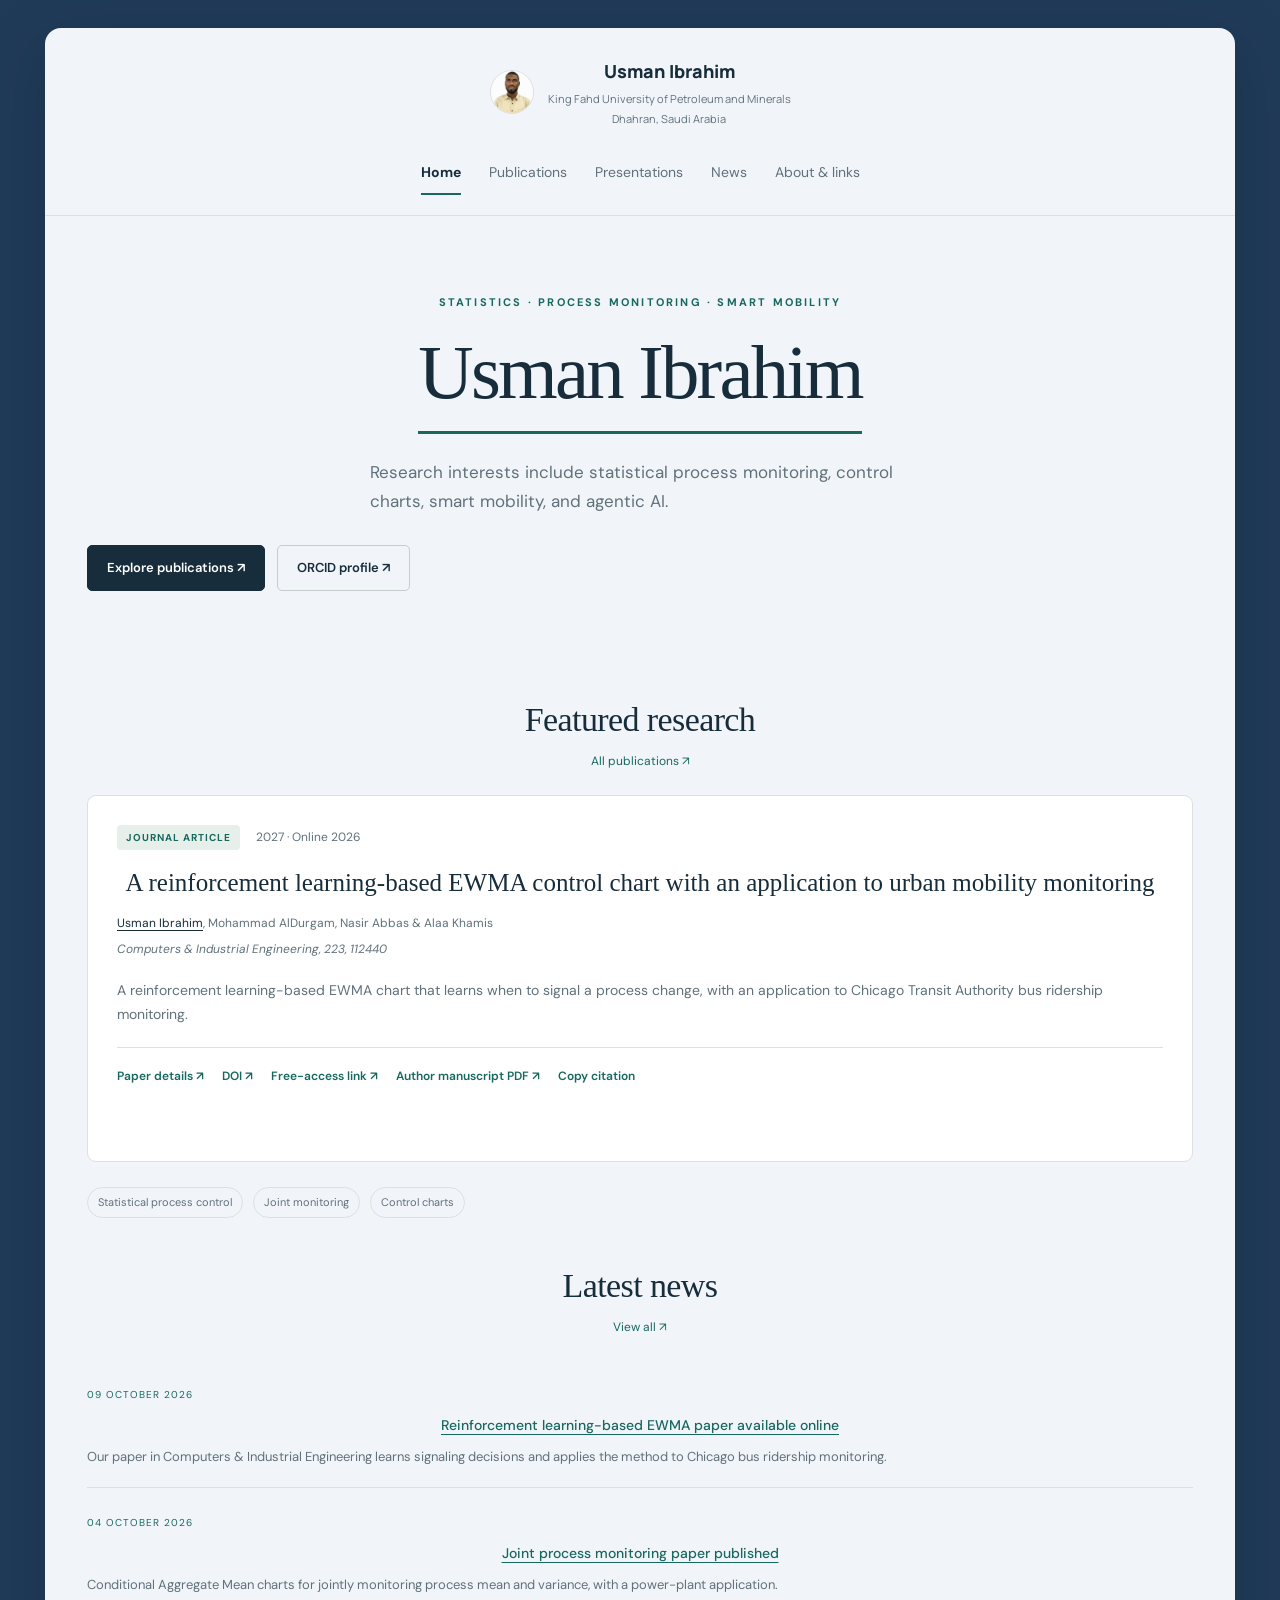
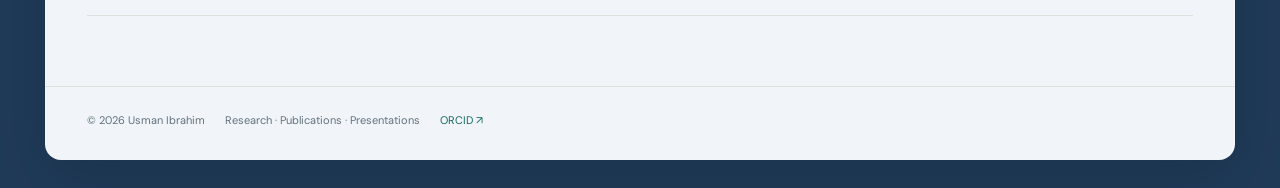
==== commit a33c76a1: "Update text alignment styles in index.html Added CSS rules for text alignment and layout." ====
--- a/index.html
+++ b/index.html
@@ -177,6 +177,43 @@
         max-width: 250px;
       }
     }
+  /* Keep body text left-aligned */
+main,
+.hero,
+.prose,
+.card,
+.news-item,
+.empty,
+.footer-inner {
+  text-align: left;
+}
+
+/* Center headings and tabs only */
+h1,
+h2,
+h3,
+.eyebrow {
+  text-align: center;
+}
+
+.hero h1 {
+  display: table;
+  margin-left: auto;
+  margin-right: auto;
+}
+
+.nav {
+  justify-content: center;
+}
+
+/* Left-align buttons, links, tags, and card labels */
+.actions,
+.links,
+.focus-strip,
+.card-top,
+.footer-inner {
+  justify-content: flex-start;
+}
   </style>
 </head>
 
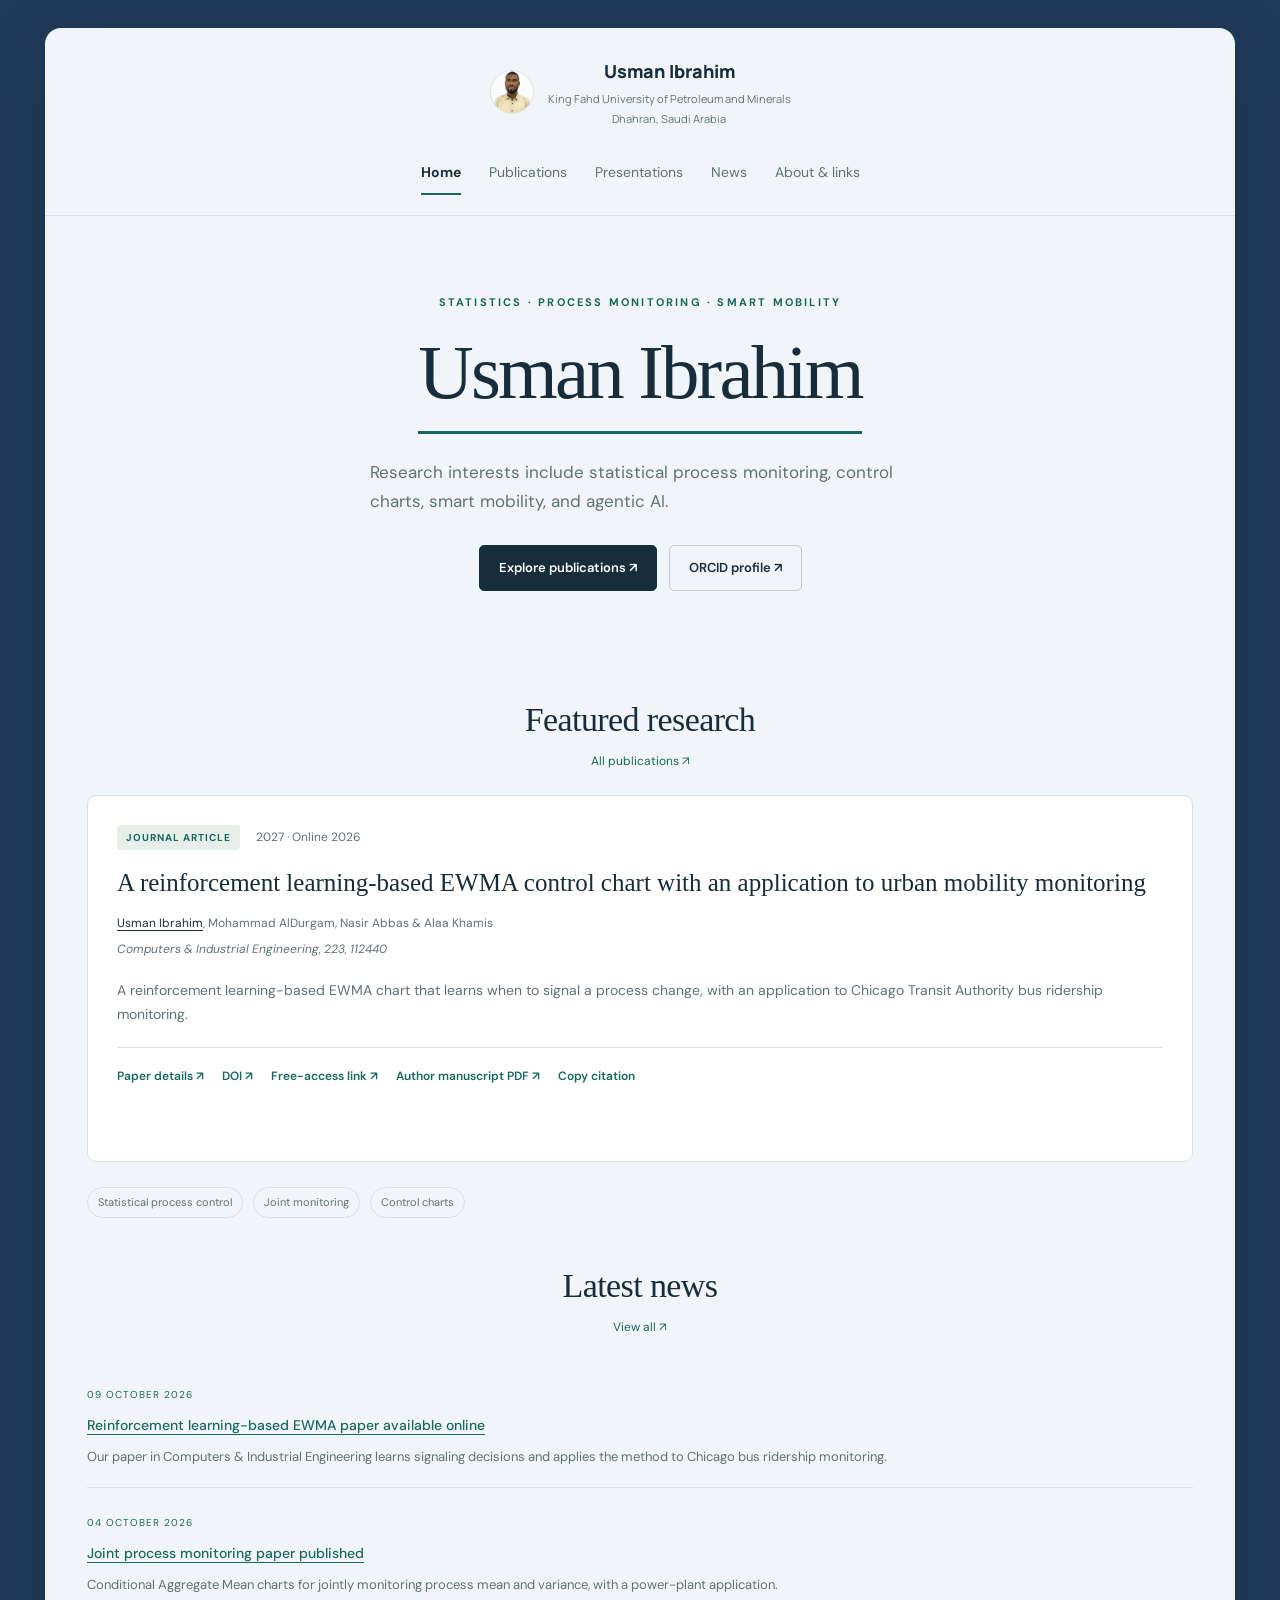
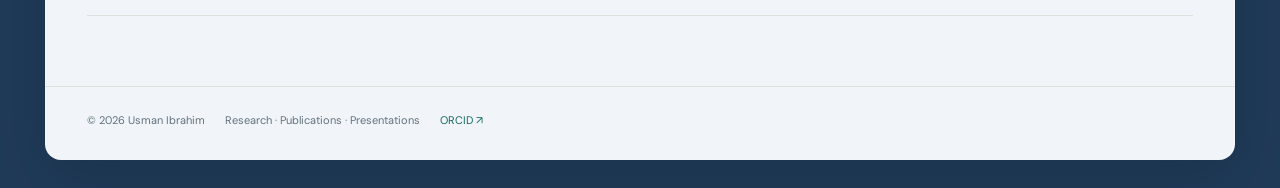
==== commit ae1c500a: "Update index.html" ====
--- a/index.html
+++ b/index.html
@@ -213,6 +213,63 @@
 .card-top,
 .footer-inner {
   justify-content: flex-start;
+}
+/* Default: left-align all content, including paper titles */
+main,
+.hero,
+.prose,
+.card,
+.news-item,
+.empty,
+.detail,
+main h1,
+main h2,
+main h3,
+main .eyebrow,
+.research-highlights,
+.research-highlights li {
+  text-align: left;
+}
+
+/* Center only the main page and section headings */
+.hero > .eyebrow,
+.hero > h1,
+.hero > div > .eyebrow,
+.hero > div > h1,
+.page-head,
+.page-head .eyebrow,
+.page-head .page-title,
+.section-top,
+.section-top h2 {
+  text-align: center;
+}
+
+.hero h1 {
+  display: table;
+  margin-left: auto;
+  margin-right: auto;
+}
+
+.section-top {
+  align-items: center;
+  justify-content: center;
+}
+
+/* Keep navigation tabs centered */
+.nav {
+  justify-content: center;
+}
+
+/* Keep highlights readable */
+.research-highlights ul {
+  padding-left: 24px;
+  list-style-position: outside;
+}
+#home .hero .actions {
+  display: flex;
+  justify-content: center;
+  flex-wrap: wrap;
+  gap: 12px;
 }
   </style>
 </head>
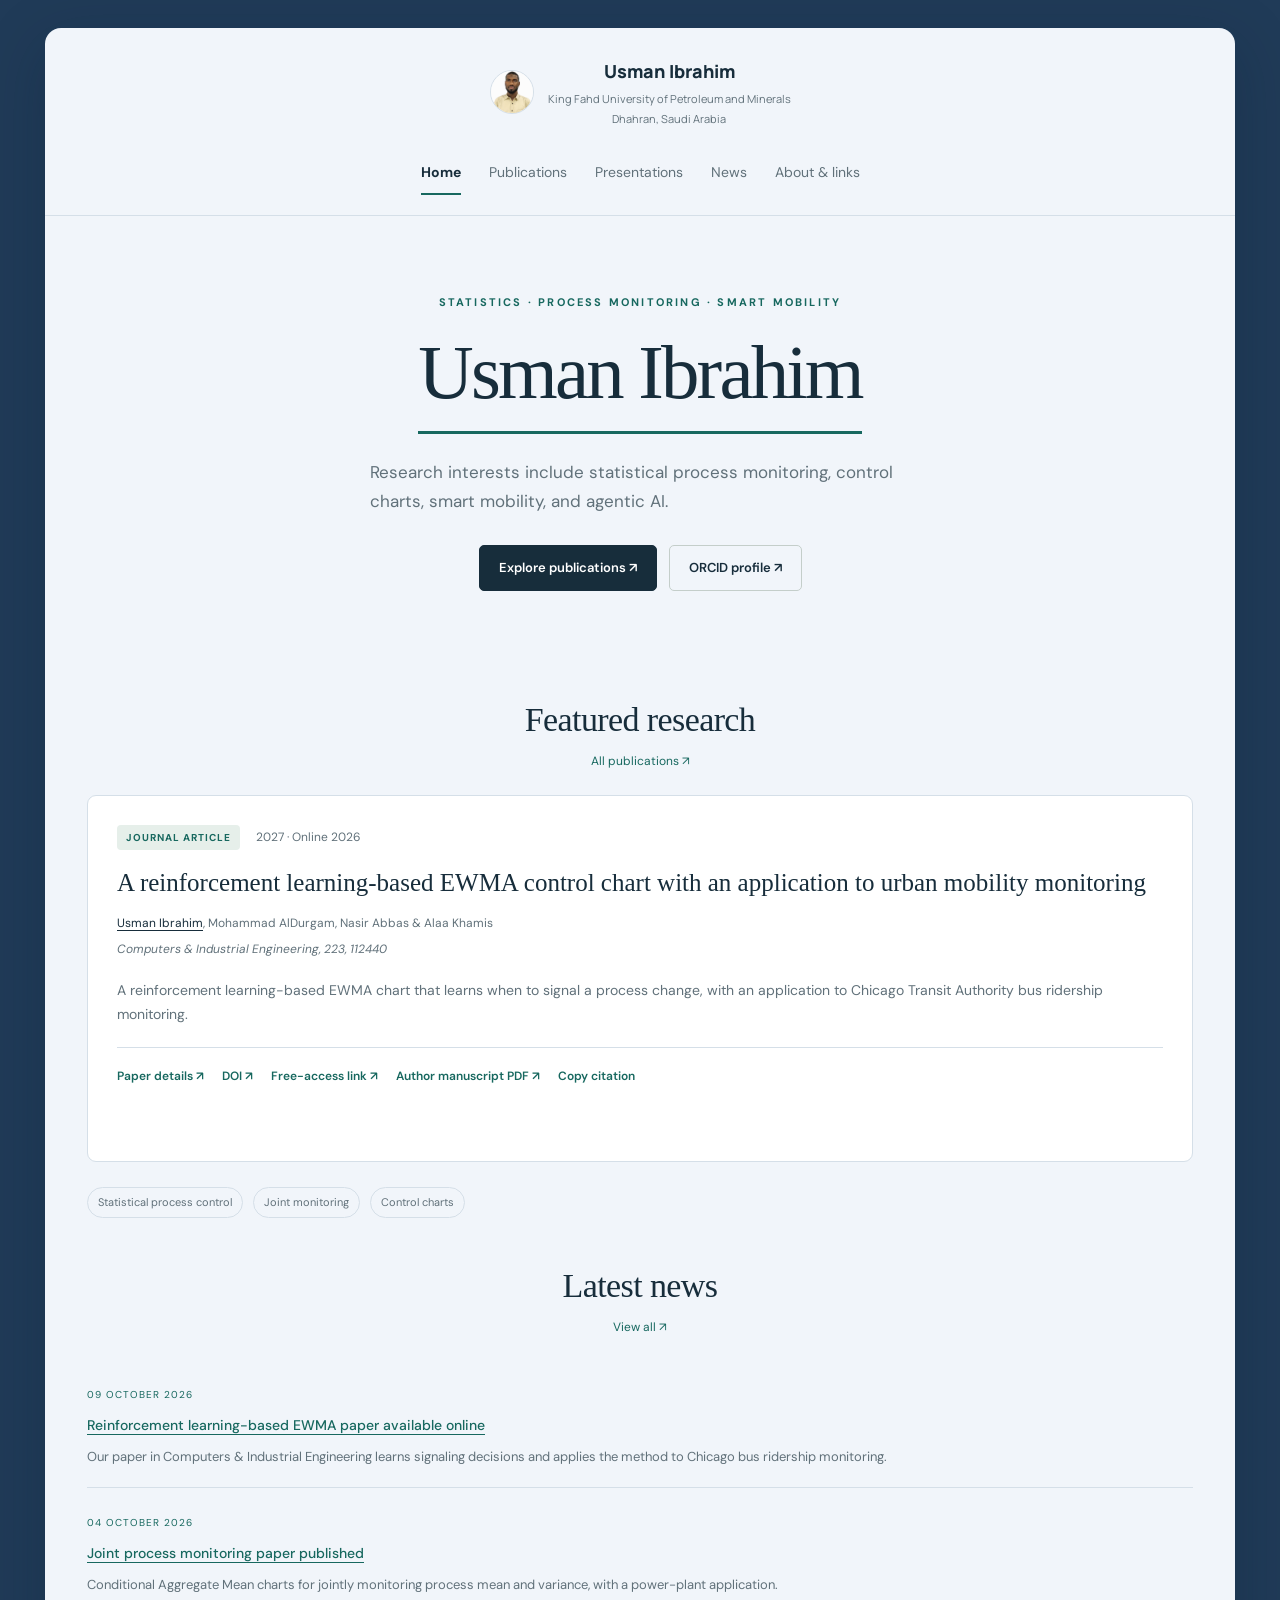
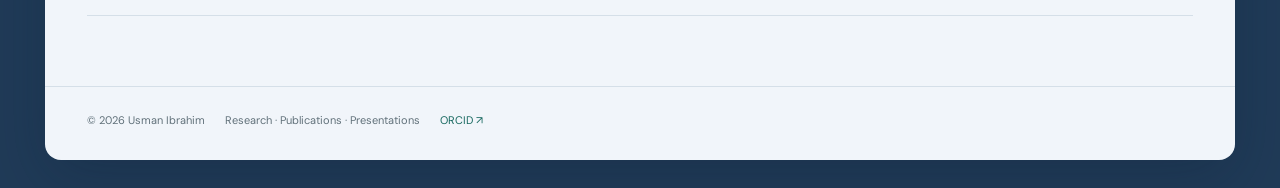
==== commit 5ba12c37: "Change headings from h1 to h2 for consistency" ====
--- a/index.html
+++ b/index.html
@@ -474,7 +474,7 @@
     <div class="content">
       <div class="page-head">
         <p class="eyebrow">Research output</p>
-        <h1 class="page-title" id="publications-title">Publications</h1>
+        <h2 class="page-title" id="publications-title">Publications</h2>
         <p class="lead">Journal articles, methods, and applications.</p>
       </div>
 
@@ -686,7 +686,7 @@
     <div class="content">
       <div class="page-head">
         <p class="eyebrow">Talks &amp; slides</p>
-        <h1 class="page-title" id="presentations-title">Presentations</h1>
+        <h2 class="page-title" id="presentations-title">Presentations</h2>
         <p class="lead">
           Conference presentations, research talks, and seminar materials.
         </p>
@@ -703,7 +703,7 @@
     <div class="content">
       <div class="page-head">
         <p class="eyebrow">From my research</p>
-        <h1 class="page-title" id="news-title">News &amp; updates</h1>
+        <h2 class="page-title" id="news-title">News &amp; updates</h2>
         <p class="lead">Publication announcements and research updates.</p>
       </div>
 
@@ -786,9 +786,9 @@
     <div class="content">
       <div class="page-head">
         <p class="eyebrow">Researcher profile</p>
-        <h1 class="page-title" id="about-title">
+        <h2 class="page-title" id="about-title">
           About &amp; academic links
-        </h1>
+        </h2>
       </div>
 
       <div class="prose">
--- a/styles.css
+++ b/styles.css
@@ -1,15 +1,165 @@
 @import url('https://fonts.googleapis.com/css2?family=DM+Sans:wght@400;500;600;700&family=Manrope:wght@400;500;600;700;800&display=swap');
-/* Blue surround with a centered, readable content surface. */
-html { background: #203b58; }
-body { max-width: 1190px; margin: 28px auto !important; background: #f1f5fa !important; border-radius: 16px; box-shadow: 0 18px 60px #0a1b3040; }
-main.wrap, .header .wrap, .footer .wrap { width: 100%; }
-.detail, .detail .prose { margin-left: auto; margin-right: auto; }
-.research-highlights { margin: 30px 0; padding: 25px; border: 1px solid #cbd8e6; border-radius: 12px; background: #e5edf6; }
-.research-highlights h2 { margin-top: 0; }
-.research-highlights li { margin: 12px 0; }
-.manuscript-note { font-size: 13px; }
-@media(max-width: 700px) { body { margin: 0 auto !important; border-radius: 0; } .research-highlights { padding: 18px; } }
-:root{--paper:#f6f5f0;--ink:#172d3b;--muted:#61717a;--line:#dce1de;--teal:#17685f;--soft:#e6efea;--white:#fff;--serif:Georgia,'Times New Roman',serif}*{box-sizing:border-box}html{scroll-behavior:smooth}body{margin:0;background:var(--paper);color:var(--ink);font-family:'DM Sans',Arial,sans-serif;font-size:16px;line-height:1.7}a{color:var(--teal);text-underline-offset:4px}button,input{font:inherit}button,a{-webkit-tap-highlight-color:transparent}:focus-visible{outline:3px solid #b57531;outline-offset:5px}.skip{position:absolute;top:-80px;padding:12px;background:white;z-index:10}.skip:focus{top:0}.wrap{max-width:1190px;margin:auto;padding:0 42px}.header{border-bottom:1px solid var(--line)}.header-inner{min-height:104px;display:flex;align-items:center;justify-content:space-between;gap:25px}.brand{display:flex;gap:13px;align-items:center;color:var(--ink);text-decoration:none;font-family:Manrope,Arial,sans-serif;font-weight:800;font-size:18px}.monogram{display:grid;place-items:center;width:43px;height:43px;background:var(--ink);color:white;border-radius:50%;font-size:14px;letter-spacing:1px}.nav{display:flex;gap:26px;align-items:center}.nav a{text-decoration:none;color:var(--muted);font-size:14px;position:relative;padding:11px 0}.nav a[aria-current=page]{color:var(--ink);font-weight:700}.nav a[aria-current=page]:after{content:'';height:2px;background:var(--teal);position:absolute;bottom:0;left:0;right:0}.hero{padding:77px 0 66px;display:grid;grid-template-columns:1.45fr 1fr;gap:70px;align-items:center}.eyebrow{font-size:11px;letter-spacing:2.2px;text-transform:uppercase;font-weight:700;color:var(--teal);margin:0 0 20px}.hero h1{font:400 clamp(48px,6vw,78px)/1.06 var(--serif);letter-spacing:-2.8px;margin:0 0 24px}.hero h1 span{display:block;color:var(--teal);font-style:italic}.lead{color:var(--muted);font-size:17px;max-width:540px;margin:0 0 29px}.actions{display:flex;gap:13px;flex-wrap:wrap;align-items:center}.button{display:inline-flex;align-items:center;gap:15px;padding:11px 19px;border:1px solid var(--ink);background:var(--ink);color:#fff;text-decoration:none;border-radius:5px;font-size:13px;font-weight:600;cursor:pointer}.button.secondary{background:transparent;color:var(--ink);border-color:#c4ceca}.button:hover{background:var(--teal);color:white;border-color:var(--teal)}.hero-art{position:relative;background:#e8ede7;min-height:310px;border:1px solid #dce3d9;border-radius:120px 120px 12px 12px;padding:35px 25px 25px;overflow:hidden}.hero-art svg{width:100%;height:auto;display:block}.art-label{display:flex;align-items:center;justify-content:space-between;font-size:10px;letter-spacing:1.3px;text-transform:uppercase;color:#42645d;margin:10px 8px 0}.dot{display:inline-block;width:6px;height:6px;border-radius:50%;background:var(--teal);margin-right:7px}.affiliation{padding:22px 0;border-top:1px solid var(--line);border-bottom:1px solid var(--line);display:flex;justify-content:space-between;gap:20px;color:var(--muted);font-size:13px}.affiliation strong{font-weight:500;color:var(--ink)}.content{padding:43px 0 70px;min-height:510px}.section-top{display:flex;align-items:end;justify-content:space-between;gap:25px;margin-bottom:23px}.section-top h2,.page-title{font:400 34px/1.2 var(--serif);letter-spacing:-.6px;margin:0}.section-top a{font-size:12px;text-decoration:none}.two-col{display:grid;grid-template-columns:1.8fr 1fr;gap:42px}.card{background:var(--white);border:1px solid var(--line);border-radius:9px;padding:29px}.card-top{display:flex;justify-content:space-between;gap:15px;align-items:center;margin-bottom:16px}.badge{color:var(--teal);background:var(--soft);border-radius:4px;padding:4px 9px;font-size:10px;letter-spacing:1px;font-weight:700;text-transform:uppercase}.year{font-size:12px;color:var(--muted)}.paper-title{font:400 25px/1.35 var(--serif);margin:0 0 14px}.paper-title a{text-decoration:none;color:var(--ink)}.paper-title a:hover{color:var(--teal)}.byline,.journal{font-size:12px;color:var(--muted);margin:5px 0}.byline .self{color:var(--ink);text-decoration:underline;text-underline-offset:3px}.journal{font-style:italic}.summary{font-size:14px;color:var(--muted);margin:20px 0}.links{display:flex;flex-wrap:wrap;gap:18px;align-items:center;padding-top:18px;border-top:1px solid var(--line)}.links a,.text-button{font-size:12px;font-weight:600;color:var(--teal);text-decoration:none}.text-button{padding:0;background:none;border:0;cursor:pointer}.news-item{padding:19px 0;border-bottom:1px solid var(--line)}.news-item:first-child{padding-top:0}.news-item time{color:var(--teal);font-size:10px;letter-spacing:1px;text-transform:uppercase}.news-item h3{font-size:14px;font-weight:500;line-height:1.7;margin:8px 0}.news-item p{font-size:13px;color:var(--muted);margin:0}.focus-strip{display:flex;gap:10px;flex-wrap:wrap;margin-top:25px}.tag{font-size:11px;color:var(--muted);padding:5px 10px;border:1px solid var(--line);border-radius:30px}.footer{border-top:1px solid var(--line);padding:24px 0 30px}.footer-inner{display:flex;justify-content:space-between;gap:20px;font-size:11px;color:var(--muted)}.footer a{text-decoration:none}.page-head{padding:20px 0 28px}.page-head .lead{margin-top:17px;max-width:680px}.empty{border:1px dashed #bccac3;background:#eef1eb;border-radius:9px;padding:45px 30px}.empty h3{font:400 25px var(--serif);margin:0 0 10px}.empty p{color:var(--muted);font-size:14px;margin:0;max-width:580px}.search{width:100%;max-width:420px;padding:11px 15px;background:white;border:1px solid #c9d3cd;border-radius:5px;margin-bottom:24px;color:var(--ink)}.no-results{padding:20px 0;color:var(--muted)}.prose{max-width:760px}.prose h2{font:400 28px var(--serif);margin-top:38px}.prose p{color:var(--muted)}.detail{padding:55px 0 80px;max-width:850px}.detail h1{font:400 clamp(33px,4vw,49px)/1.2 var(--serif);letter-spacing:-1px}.back{font-size:12px;text-decoration:none}.citation{background:#eaf0e9;border-left:3px solid var(--teal);padding:22px;font-size:14px;overflow-wrap:anywhere}.status{font-size:12px;color:var(--teal);min-height:22px}.copyright{font-size:11px;color:var(--muted)}[hidden]{display:none!important}@media(max-width:850px){.wrap{padding:0 25px}.header-inner{align-items:flex-start;flex-direction:column;gap:10px;padding:22px 0 15px}.nav{width:100%;gap:24px;overflow-x:auto}.hero{gap:25px;padding:45px 0}.hero-art{min-height:0;padding:22px 10px}.two-col{grid-template-columns:1fr;gap:35px}.affiliation{flex-direction:column;gap:5px}}@media(max-width:540px){.wrap{padding:0 20px}.nav{gap:22px}.nav a{font-size:12px;white-space:nowrap}.hero{grid-template-columns:1fr;padding:42px 0 30px}.hero h1{font-size:55px}.hero-art{display:none}.lead{font-size:15px}.card{padding:23px}.content{padding-top:30px}.footer-inner{flex-direction:column;gap:6px}.paper-title{font-size:23px}.section-top h2{font-size:29px}}@media(prefers-reduced-motion:reduce){html{scroll-behavior:auto}}
+
+:root {
+  --paper: #f1f5fa;
+  --ink: #172d3b;
+  --muted: #61717a;
+  --line: #d5dfe8;
+  --teal: #17685f;
+  --soft: #e6efea;
+  --white: #fff;
+  --serif: Georgia, "Times New Roman", serif;
+}
+
+* {
+  box-sizing: border-box;
+}
+
+html {
+  background: #203b58;
+  scroll-behavior: smooth;
+}
+
+body {
+  max-width: 1190px;
+  margin: 28px auto !important;
+  background: var(--paper) !important;
+  color: var(--ink);
+  font-family: "DM Sans", Arial, sans-serif;
+  font-size: 16px;
+  line-height: 1.7;
+  border-radius: 16px;
+  box-shadow: 0 18px 60px rgb(10 27 48 / 25%);
+}
+
+a {
+  color: var(--teal);
+  text-underline-offset: 4px;
+}
+
+button,
+input {
+  font: inherit;
+}
+
+button,
+a {
+  -webkit-tap-highlight-color: transparent;
+}
+
+:focus-visible {
+  outline: 3px solid #b57531;
+  outline-offset: 5px;
+}
+
+[hidden] {
+  display: none !important;
+}
+
+.wrap {
+  width: 100%;
+  max-width: 1190px;
+  margin: auto;
+  padding: 0 42px;
+}
+
+.skip {
+  position: absolute;
+  top: -80px;
+  padding: 12px;
+  background: white;
+  z-index: 10;
+}
+
+.skip:focus {
+  top: 0;
+}
+
+/* Header */
+
+.header {
+  border-bottom: 1px solid var(--line);
+}
+
+.header-inner {
+  min-height: 104px;
+  display: flex;
+  flex-direction: column;
+  align-items: center;
+  justify-content: center;
+  gap: 22px;
+  padding: 28px 0 20px;
+}
+
+.brand {
+  display: flex;
+  align-items: center;
+  justify-content: center;
+  gap: 14px;
+  max-width: 100%;
+  color: var(--ink);
+  text-decoration: none;
+  font-family: Manrope, Arial, sans-serif;
+  font-size: 18px;
+  font-weight: 800;
+}
+
+.brand-info {
+  display: flex;
+  flex-direction: column;
+  align-items: center;
+  min-width: 0;
+  text-align: center;
+}
+
+.brand-name {
+  color: inherit;
+  text-decoration: none;
+}
+
+.brand-affiliation {
+  display: block;
+  margin-top: 4px;
+  color: var(--muted);
+  font-size: 11px;
+  font-weight: 400;
+  line-height: 1.5;
+}
+
+.nav {
+  display: flex;
+  width: 100%;
+  align-items: center;
+  justify-content: center;
+  flex-wrap: wrap;
+  gap: 12px 28px;
+}
+
+.nav a {
+  position: relative;
+  padding: 11px 0;
+  color: var(--muted);
+  font-size: 14px;
+  text-decoration: none;
+}
+
+.nav a[aria-current="page"] {
+  color: var(--ink);
+  font-weight: 700;
+}
+
+.nav a[aria-current="page"]::after {
+  content: "";
+  position: absolute;
+  bottom: 0;
+  left: 0;
+  right: 0;
+  height: 2px;
+  background: var(--teal);
+}
+
+/* Circular profile photo */
+
 .avatar-button {
   display: block;
   flex-shrink: 0;
@@ -26,10 +176,10 @@
   display: block;
   width: 100%;
   height: 100%;
-  border-radius: 50%;
   object-fit: cover;
   object-position: center top;
   border: 1px solid var(--line);
+  border-radius: 50%;
 }
 
 .photo-dialog {
@@ -50,10 +200,10 @@
   width: min(460px, 78vw, 70vh);
   height: auto;
   aspect-ratio: 1;
-  border-radius: 50%;
   object-fit: cover;
   object-position: center top;
   border: 4px solid white;
+  border-radius: 50%;
 }
 
 .photo-close {
@@ -66,93 +216,560 @@
   border: 0;
   border-radius: 50%;
   background: white;
-  color: #172d3b;
+  color: var(--ink);
   font-size: 25px;
   cursor: pointer;
 }
-/* Full-width featured research, followed by news */
-#home .two-col {
+
+/* Homepage */
+
+.hero {
+  display: block;
+  padding: 77px 0 66px;
+}
+
+.eyebrow {
+  margin: 0 0 20px;
+  color: var(--teal);
+  font-size: 11px;
+  font-weight: 700;
+  letter-spacing: 2.2px;
+  text-transform: uppercase;
+}
+
+.hero h1 {
+  display: table;
+  margin: 0 auto 24px;
+  padding-bottom: 18px;
+  border-bottom: 3px solid var(--teal);
+  font: 400 clamp(48px, 6vw, 78px)/1.06 var(--serif);
+  letter-spacing: -2.8px;
+}
+
+.lead {
+  max-width: 540px;
+  margin: 0 auto 29px;
+  color: var(--muted);
+  font-size: 17px;
+}
+
+.actions {
+  display: flex;
+  align-items: center;
+  flex-wrap: wrap;
+  gap: 13px;
+}
+
+.button {
+  display: inline-flex;
+  align-items: center;
+  justify-content: center;
+  gap: 15px;
+  padding: 11px 19px;
+  border: 1px solid var(--ink);
+  border-radius: 5px;
+  background: var(--ink);
+  color: white;
+  font-size: 13px;
+  font-weight: 600;
+  text-decoration: none;
+  cursor: pointer;
+}
+
+.button.secondary {
+  border-color: #c4ceca;
+  background: transparent;
+  color: var(--ink);
+}
+
+.button:hover {
+  border-color: var(--teal);
+  background: var(--teal);
+  color: white;
+}
+
+.affiliation {
+  display: flex;
+  justify-content: space-between;
+  gap: 20px;
+  padding: 22px 0;
+  border-top: 1px solid var(--line);
+  border-bottom: 1px solid var(--line);
+  color: var(--muted);
+  font-size: 13px;
+}
+
+.affiliation strong {
+  color: var(--ink);
+  font-weight: 500;
+}
+
+.content {
+  min-height: 510px;
+  padding: 43px 0 70px;
+}
+
+.two-col {
+  display: grid;
   grid-template-columns: minmax(0, 1fr);
   gap: 48px;
 }
 
-#home .two-col > div,
-#home .two-col > aside {
+.two-col > div,
+.two-col > aside {
   width: 100%;
   min-width: 0;
 }
-.hero h1 {
-  display: inline-block;
-  padding-bottom: 18px;
-  border-bottom: 3px solid var(--teal);
-}}
-
-
-/* Name and affiliation */
-.brand-info {
+
+.section-top {
   display: flex;
   flex-direction: column;
-  text-align: left;
-}
-
-.brand-affiliation {
-  margin-top: 3px;
+  align-items: center;
+  justify-content: center;
+  gap: 10px;
+  margin-bottom: 23px;
+}
+
+.section-top h2,
+.page-title {
+  margin: 0;
+  font: 400 34px/1.2 var(--serif);
+  letter-spacing: -0.6px;
+}
+
+.section-top a {
+  font-size: 12px;
+  text-decoration: none;
+}
+
+/* Publications */
+
+.card {
+  padding: 29px;
+  border: 1px solid var(--line);
+  border-radius: 9px;
+  background: var(--white);
+}
+
+.card-top {
+  display: flex;
+  align-items: center;
+  justify-content: flex-start;
+  flex-wrap: wrap;
+  gap: 15px;
+  margin-bottom: 16px;
+}
+
+.badge {
+  padding: 4px 9px;
+  border-radius: 4px;
+  background: var(--soft);
+  color: var(--teal);
+  font-size: 10px;
+  font-weight: 700;
+  letter-spacing: 1px;
+  text-transform: uppercase;
+}
+
+.year {
+  color: var(--muted);
+  font-size: 12px;
+}
+
+.paper-title {
+  margin: 0 0 14px;
+  font: 400 25px/1.35 var(--serif);
+}
+
+.paper-title a {
+  color: var(--ink);
+  text-decoration: none;
+}
+
+.paper-title a:hover {
+  color: var(--teal);
+}
+
+.byline,
+.journal {
+  margin: 5px 0;
+  color: var(--muted);
+  font-size: 12px;
+}
+
+.byline .self {
+  color: var(--ink);
+  text-decoration: underline;
+  text-underline-offset: 3px;
+}
+
+.journal {
+  font-style: italic;
+}
+
+.summary {
+  margin: 20px 0;
+  color: var(--muted);
+  font-size: 14px;
+}
+
+.links {
+  display: flex;
+  align-items: center;
+  justify-content: flex-start;
+  flex-wrap: wrap;
+  gap: 18px;
+  padding-top: 18px;
+  border-top: 1px solid var(--line);
+}
+
+.links a,
+.text-button {
+  color: var(--teal);
+  font-size: 12px;
+  font-weight: 600;
+  text-decoration: none;
+}
+
+.text-button {
+  padding: 0;
+  border: 0;
+  background: none;
+  cursor: pointer;
+}
+
+.focus-strip {
+  display: flex;
+  justify-content: flex-start;
+  flex-wrap: wrap;
+  gap: 10px;
+  margin-top: 25px;
+}
+
+.tag {
+  padding: 5px 10px;
+  border: 1px solid var(--line);
+  border-radius: 30px;
+  color: var(--muted);
   font-size: 11px;
-  font-weight: 400;
-  color: var(--muted);
-}
-
-/* Center the header and navigation tabs */
-.header-inner {
-  flex-direction: column;
-  align-items: center;
-  justify-content: center;
-  gap: 20px;
-  padding: 24px 0;
-}
-
-.brand {
-  justify-content: center;
-}
-
-.nav {
+}
+
+/* News */
+
+.news-item {
+  padding: 19px 0;
+  border-bottom: 1px solid var(--line);
+}
+
+.news-item:first-child {
+  padding-top: 0;
+}
+
+.news-item time {
+  color: var(--teal);
+  font-size: 10px;
+  letter-spacing: 1px;
+  text-transform: uppercase;
+}
+
+.news-item h3 {
+  margin: 8px 0;
+  font-size: 14px;
+  font-weight: 500;
+  line-height: 1.7;
+}
+
+.news-item p {
+  margin: 0;
+  color: var(--muted);
+  font-size: 13px;
+}
+
+/* Main section headings */
+
+.page-head {
+  padding: 20px 0 28px;
+}
+
+.page-head .lead {
+  max-width: 680px;
+  margin-top: 17px;
+}
+
+.empty {
+  padding: 45px 30px;
+  border: 1px dashed #bccac3;
+  border-radius: 9px;
+  background: #eef1eb;
+}
+
+.empty h3 {
+  margin: 0 0 10px;
+  font: 400 25px var(--serif);
+}
+
+.empty p {
+  max-width: 580px;
+  margin: 0;
+  color: var(--muted);
+  font-size: 14px;
+}
+
+.search {
   width: 100%;
-  justify-content: center;
-  flex-wrap: wrap;
-}
-
-/* Center page content */
-main,
-.footer-inner {
-  text-align: center;
-}
-
-.hero {
-  grid-template-columns: 1fr;
-  text-align: center;
-}
-
-.lead,
-.detail,
-.prose,
-.search {
+  max-width: 420px;
+  margin-bottom: 24px;
+  padding: 11px 15px;
+  border: 1px solid #c9d3cd;
+  border-radius: 5px;
+  background: white;
+  color: var(--ink);
+}
+
+.no-results {
+  padding: 20px 0;
+  color: var(--muted);
+}
+
+/* Individual paper pages */
+
+.detail {
+  max-width: 850px;
+  margin: 0 auto;
+  padding: 55px 0 80px;
+}
+
+.detail h1 {
+  font: 400 clamp(33px, 4vw, 49px)/1.2 var(--serif);
+  letter-spacing: -1px;
+}
+
+.prose {
+  max-width: 760px;
   margin-left: auto;
   margin-right: auto;
 }
 
-.actions,
-.links,
-.focus-strip,
-.affiliation,
+.prose h2 {
+  margin-top: 38px;
+  font: 400 28px var(--serif);
+}
+
+.prose p {
+  color: var(--muted);
+}
+
+.back {
+  font-size: 12px;
+  text-decoration: none;
+}
+
+.research-highlights {
+  margin: 30px 0;
+  padding: 25px;
+  border: 1px solid #cbd8e6;
+  border-radius: 12px;
+  background: #e5edf6;
+}
+
+.research-highlights h2 {
+  margin-top: 0;
+}
+
+.research-highlights ul {
+  padding-left: 24px;
+  list-style-position: outside;
+}
+
+.research-highlights li {
+  margin: 12px 0;
+}
+
+.manuscript-note {
+  font-size: 13px;
+}
+
+.citation {
+  padding: 22px;
+  border-left: 3px solid var(--teal);
+  background: #eaf0e9;
+  font-size: 14px;
+  overflow-wrap: anywhere;
+}
+
+.status {
+  min-height: 22px;
+  color: var(--teal);
+  font-size: 12px;
+}
+
+.copyright {
+  color: var(--muted);
+  font-size: 11px;
+}
+
+/* Footer */
+
+.footer {
+  padding: 24px 0 30px;
+  border-top: 1px solid var(--line);
+}
+
 .footer-inner {
-  justify-content: center;
-}
-
-.affiliation {
-  align-items: center;
-}
-
-.research-highlights ul {
-  padding: 0;
-  list-style-position: inside;
-}
+  display: flex;
+  justify-content: space-between;
+  flex-wrap: wrap;
+  gap: 20px;
+  color: var(--muted);
+  font-size: 11px;
+}
+
+.footer a {
+  text-decoration: none;
+}
+
+/*
+  Explicit alignment overrides.
+  These also override the older inline styles in index.html.
+*/
+
+main#main,
+main#main .hero,
+main#main .card,
+main#main .prose,
+main#main .news-item,
+main#main .empty,
+main#main .paper-title,
+main#main .news-item h3,
+main#main .prose h2,
+main#main .prose h3,
+main#main .detail,
+main#main .detail *,
+main#main .research-highlights,
+main#main .research-highlights * {
+  text-align: left !important;
+}
+
+/* Only these main headings are centered */
+
+main#main .hero > h1,
+main#main .hero > .eyebrow,
+main#main .hero > div > h1,
+main#main .hero > div > .eyebrow,
+main#main .page-head > .page-title,
+main#main .page-head > .eyebrow,
+main#main .section-top,
+main#main .section-top > h2 {
+  text-align: center !important;
+}
+
+main#main .hero h1 {
+  display: table;
+  margin-left: auto;
+  margin-right: auto;
+}
+
+main#main .actions,
+main#main .links,
+main#main .focus-strip,
+main#main .card-top {
+  justify-content: flex-start !important;
+}
+
+main#main .hero .actions {
+  justify-content: center !important;
+}
+
+.header .nav {
+  justify-content: center !important;
+}
+
+/* Responsive layout */
+
+@media (max-width: 850px) {
+  .wrap {
+    padding: 0 25px;
+  }
+
+  .hero {
+    padding: 45px 0;
+  }
+
+  .affiliation {
+    flex-direction: column;
+    gap: 5px;
+  }
+}
+
+@media (max-width: 700px) {
+  body {
+    margin: 0 auto !important;
+    border-radius: 0;
+  }
+
+  .header-inner {
+    padding: 24px 0 18px;
+  }
+
+  .nav {
+    gap: 10px 18px;
+  }
+
+  .brand-affiliation {
+    max-width: 250px;
+  }
+
+  .research-highlights {
+    padding: 18px;
+  }
+}
+
+@media (max-width: 540px) {
+  .wrap {
+    padding: 0 20px;
+  }
+
+  .nav a {
+    font-size: 12px;
+    white-space: nowrap;
+  }
+
+  .hero {
+    padding: 42px 0 30px;
+  }
+
+  .hero h1 {
+    font-size: 55px;
+  }
+
+  .lead {
+    font-size: 15px;
+  }
+
+  .card {
+    padding: 23px;
+  }
+
+  .content {
+    padding-top: 30px;
+  }
+
+  .footer-inner {
+    flex-direction: column;
+    gap: 6px;
+  }
+
+  .paper-title {
+    font-size: 23px;
+  }
+
+  .section-top h2 {
+    font-size: 29px;
+  }
+}
+
+@media (prefers-reduced-motion: reduce) {
+  html {
+    scroll-behavior: auto;
+  }
+}
